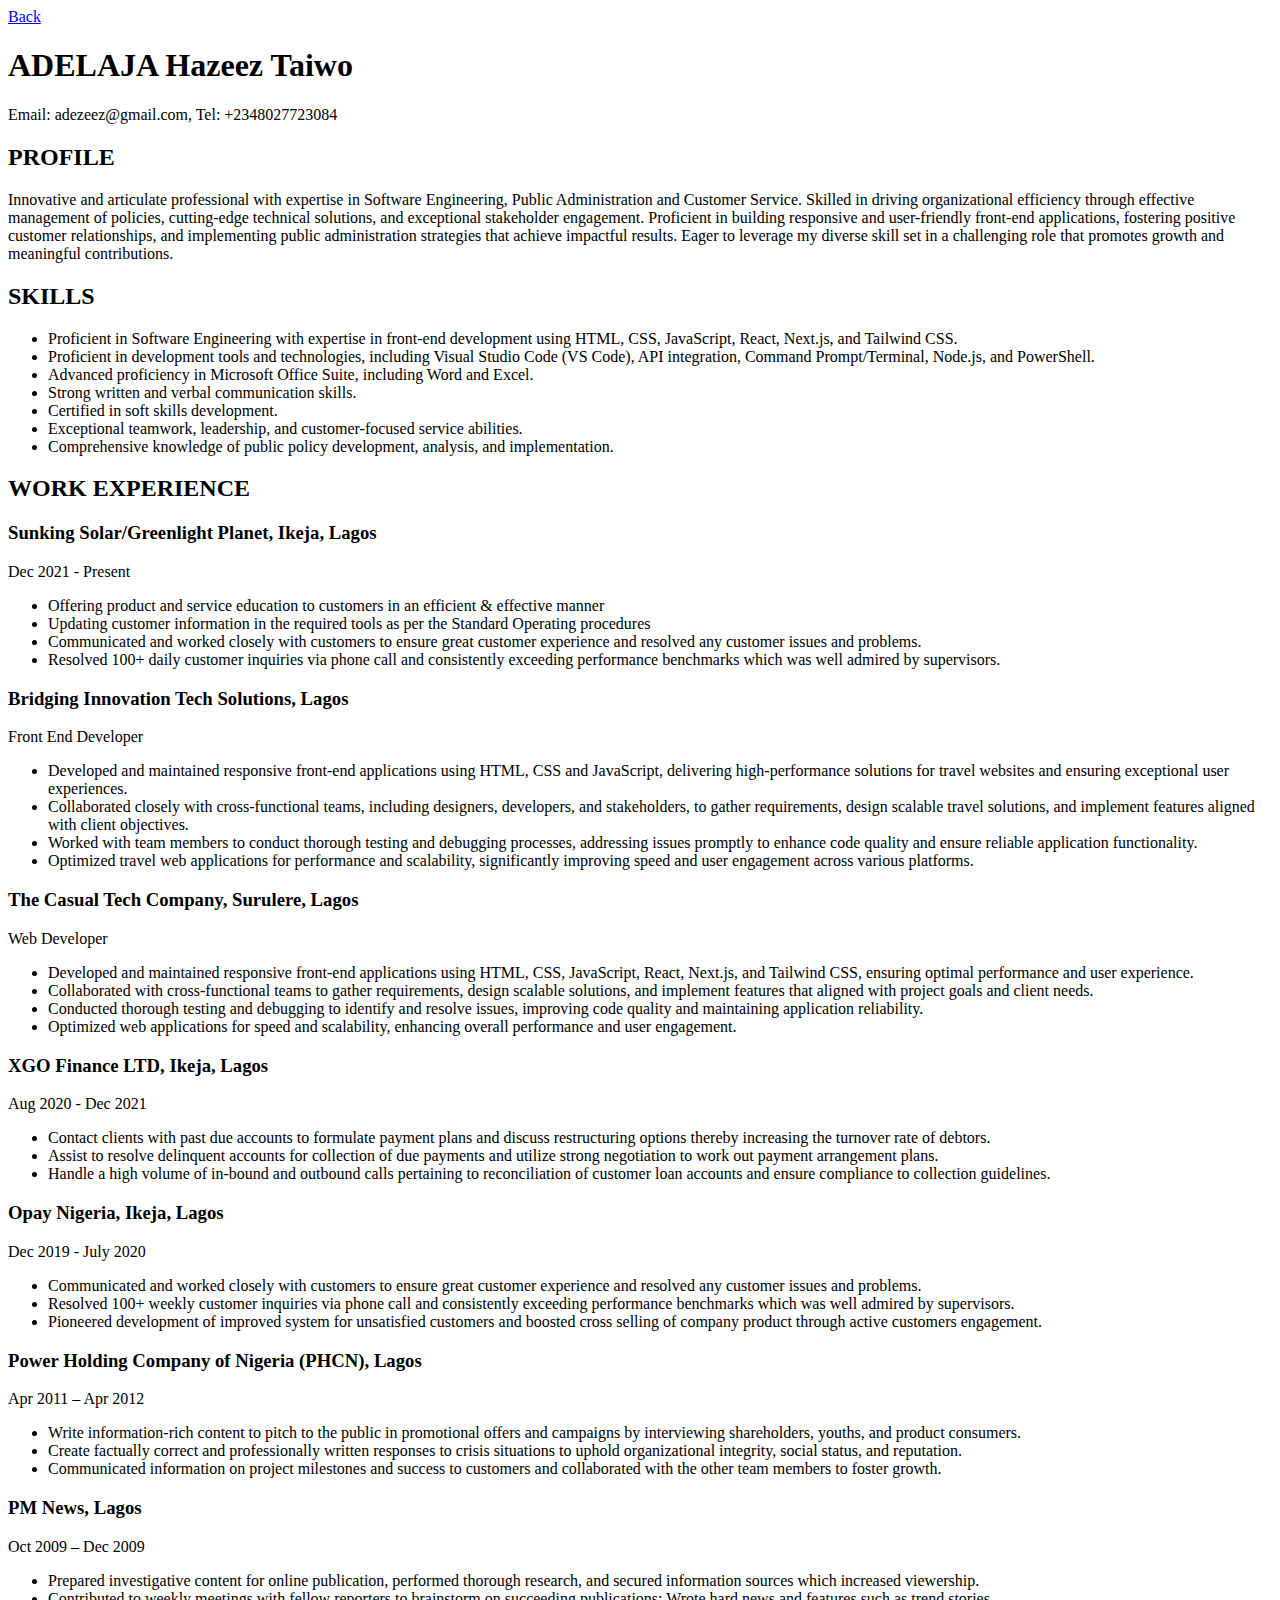
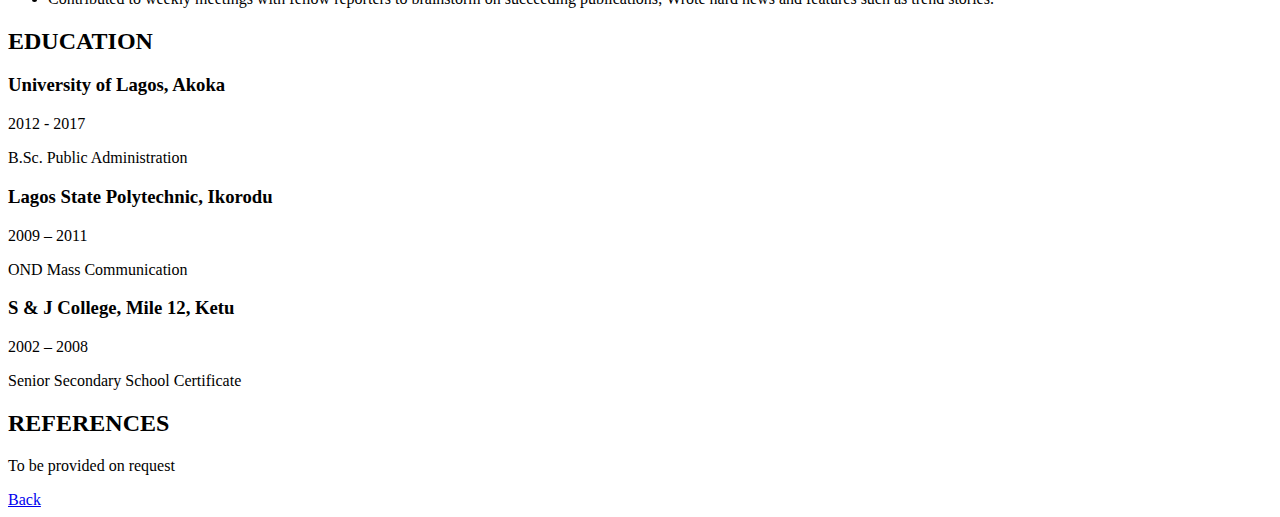
==== resume.html @ 19457ded "Portfolio Website" ====
<!DOCTYPE html>
<html lang="en">
<head>
    <meta charset="UTF-8">
    <meta name="viewport" content="width=device-width, initial-scale=1.0">
    <title>ADELAJA Hazeez Taiwo - Resume</title>
    <link href="https://fonts.googleapis.com/css2?family=Roboto:wght@400;700&display=swap" rel="stylesheet">
    <link rel="stylesheet" href="/taiwoPortfolio/assets/css/resume.css">
</head>
<body>
    <div class="container">

        <!-- Back Button at the Top -->
        <a href="/taiwoPortfolio/index.html" class="back-button">Back</a>

        <header>
            <h1>ADELAJA Hazeez Taiwo</h1>
            <!-- <p>2, Oguntiroti Street, Ketu-Alapere, Lagos State</p> -->
            <p>Email: adezeez@gmail.com, Tel: +2348027723084</p>
        </header>

        <section class="profile">
            <h2>PROFILE</h2>
            <p>Innovative and articulate professional with expertise in Software Engineering, Public Administration and Customer Service. Skilled in driving organizational efficiency through effective management of policies, cutting-edge technical solutions, and exceptional stakeholder engagement. Proficient in building responsive and user-friendly front-end applications, fostering positive customer relationships, and implementing public administration strategies that achieve impactful results. Eager to leverage my diverse skill set in a challenging role that promotes growth and meaningful contributions.</p>
        </section>

        <section class="skills">
            <h2>SKILLS</h2>
            <ul>
                <li>Proficient in Software Engineering with expertise in front-end development using HTML, CSS, JavaScript, React, Next.js, and Tailwind CSS.</li>
                <li>Proficient in development tools and technologies, including Visual Studio Code (VS Code), API integration, Command Prompt/Terminal, Node.js, and PowerShell.</li>
                <li>Advanced proficiency in Microsoft Office Suite, including Word and Excel.</li>
                <li>Strong written and verbal communication skills.</li>
                <li>Certified in soft skills development.</li>
                <li>Exceptional teamwork, leadership, and customer-focused service abilities.</li>
                <li>Comprehensive knowledge of public policy development, analysis, and implementation.</li>
            </ul>
        </section>

        <section class="experience">
            <h2>WORK EXPERIENCE</h2>

            <div class="job">
                <h3>Sunking Solar/Greenlight Planet, Ikeja, Lagos</h3>
                <span class="date">Dec 2021 - Present</span>
                <ul>
                    <li>Offering product and service education to customers in an efficient & effective manner</li>
                    <li>Updating customer information in the required tools as per the Standard Operating procedures</li>
                    <li>Communicated and worked closely with customers to ensure great customer experience and resolved any customer issues and problems.</li>
                    <li>Resolved 100+ daily customer inquiries via phone call and consistently exceeding performance benchmarks which was well admired by supervisors.</li>
                </ul>
            </div>

            <div class="job">
                <h3>Bridging Innovation Tech Solutions, Lagos</h3>
                <span class="date">Front End Developer</span>
                <ul>
                    <li>Developed and maintained responsive front-end applications using HTML, CSS and JavaScript, delivering high-performance solutions for travel websites and ensuring exceptional user experiences.</li>
                    <li>Collaborated closely with cross-functional teams, including designers, developers, and stakeholders, to gather requirements, design scalable travel solutions, and implement features aligned with client objectives.</li>
                    <li>Worked with team members to conduct thorough testing and debugging processes, addressing issues promptly to enhance code quality and ensure reliable application functionality.</li>
                    <li>Optimized travel web applications for performance and scalability, significantly improving speed and user engagement across various platforms.</li>
                </ul>
            </div>

            <div class="job">
                <h3>The Casual Tech Company, Surulere, Lagos</h3>
                <span class="date">Web Developer</span>
                <ul>
                    <li>Developed and maintained responsive front-end applications using HTML, CSS, JavaScript, React, Next.js, and Tailwind CSS, ensuring optimal performance and user experience.</li>
                    <li>Collaborated with cross-functional teams to gather requirements, design scalable solutions, and implement features that aligned with project goals and client needs.</li>
                    <li>Conducted thorough testing and debugging to identify and resolve issues, improving code quality and maintaining application reliability.</li>
                    <li>Optimized web applications for speed and scalability, enhancing overall performance and user engagement.</li>
                </ul>
            </div>

            <div class="job">
                <h3>XGO Finance LTD, Ikeja, Lagos</h3>
                <span class="date">Aug 2020 - Dec 2021</span>
                <ul>
                    <li>Contact clients with past due accounts to formulate payment plans and discuss restructuring options thereby increasing the turnover rate of debtors.</li>
                    <li>Assist to resolve delinquent accounts for collection of due payments and utilize strong negotiation to work out payment arrangement plans.</li>
                    <li>Handle a high volume of in-bound and outbound calls pertaining to reconciliation of customer loan accounts and ensure compliance to collection guidelines.</li>
                </ul>
            </div>

            <div class="job">
                <h3>Opay Nigeria, Ikeja, Lagos</h3>
                <span class="date">Dec 2019 - July 2020</span>
                <ul>
                    <li>Communicated and worked closely with customers to ensure great customer experience and resolved any customer issues and problems.</li>
                    <li>Resolved 100+ weekly customer inquiries via phone call and consistently exceeding performance benchmarks which was well admired by supervisors.</li>
                    <li>Pioneered development of improved system for unsatisfied customers and boosted cross selling of company product through active customers engagement.</li>
                </ul>
            </div>

            <div class="job">
                <h3>Power Holding Company of Nigeria (PHCN), Lagos</h3>
                <span class="date">Apr 2011 – Apr 2012</span>
                <ul>
                    <li>Write information-rich content to pitch to the public in promotional offers and campaigns by interviewing shareholders, youths, and product consumers.</li>
                    <li>Create factually correct and professionally written responses to crisis situations to uphold organizational integrity, social status, and reputation.</li>
                    <li>Communicated information on project milestones and success to customers and collaborated with the other team members to foster growth.</li>
                </ul>
            </div>

            <div class="job">
                <h3>PM News, Lagos</h3>
                <span class="date">Oct 2009 – Dec 2009</span>
                <ul>
                    <li>Prepared investigative content for online publication, performed thorough research, and secured information sources which increased viewership.</li>
                    <li>Contributed to weekly meetings with fellow reporters to brainstorm on succeeding publications; Wrote hard news and features such as trend stories.</li>
                </ul>
            </div>
        </section>

        <section class="education">
            <h2>EDUCATION</h2>
            <div class="education-item">
                <h3>University of Lagos, Akoka</h3>
                <span class="date">2012 - 2017</span>
                <p>B.Sc. Public Administration</p>
            </div>
            <div class="education-item">
                <h3>Lagos State Polytechnic, Ikorodu</h3>
                <span class="date">2009 – 2011</span>
                <p>OND Mass Communication</p>
            </div>
            <div class="education-item">
                <h3>S & J College, Mile 12, Ketu</h3>
                <span class="date">2002 – 2008</span>
                <p>Senior Secondary School Certificate</p>
            </div>
        </section>

        <section class="references">
            <h2>REFERENCES</h2>
            <p>To be provided on request</p>
        </section>

        <!-- Back Button at the Bottom -->
        <a href="/taiwoPortfolio/index.html" class="back-button">Back</a>
    </div>
</body>
</html>
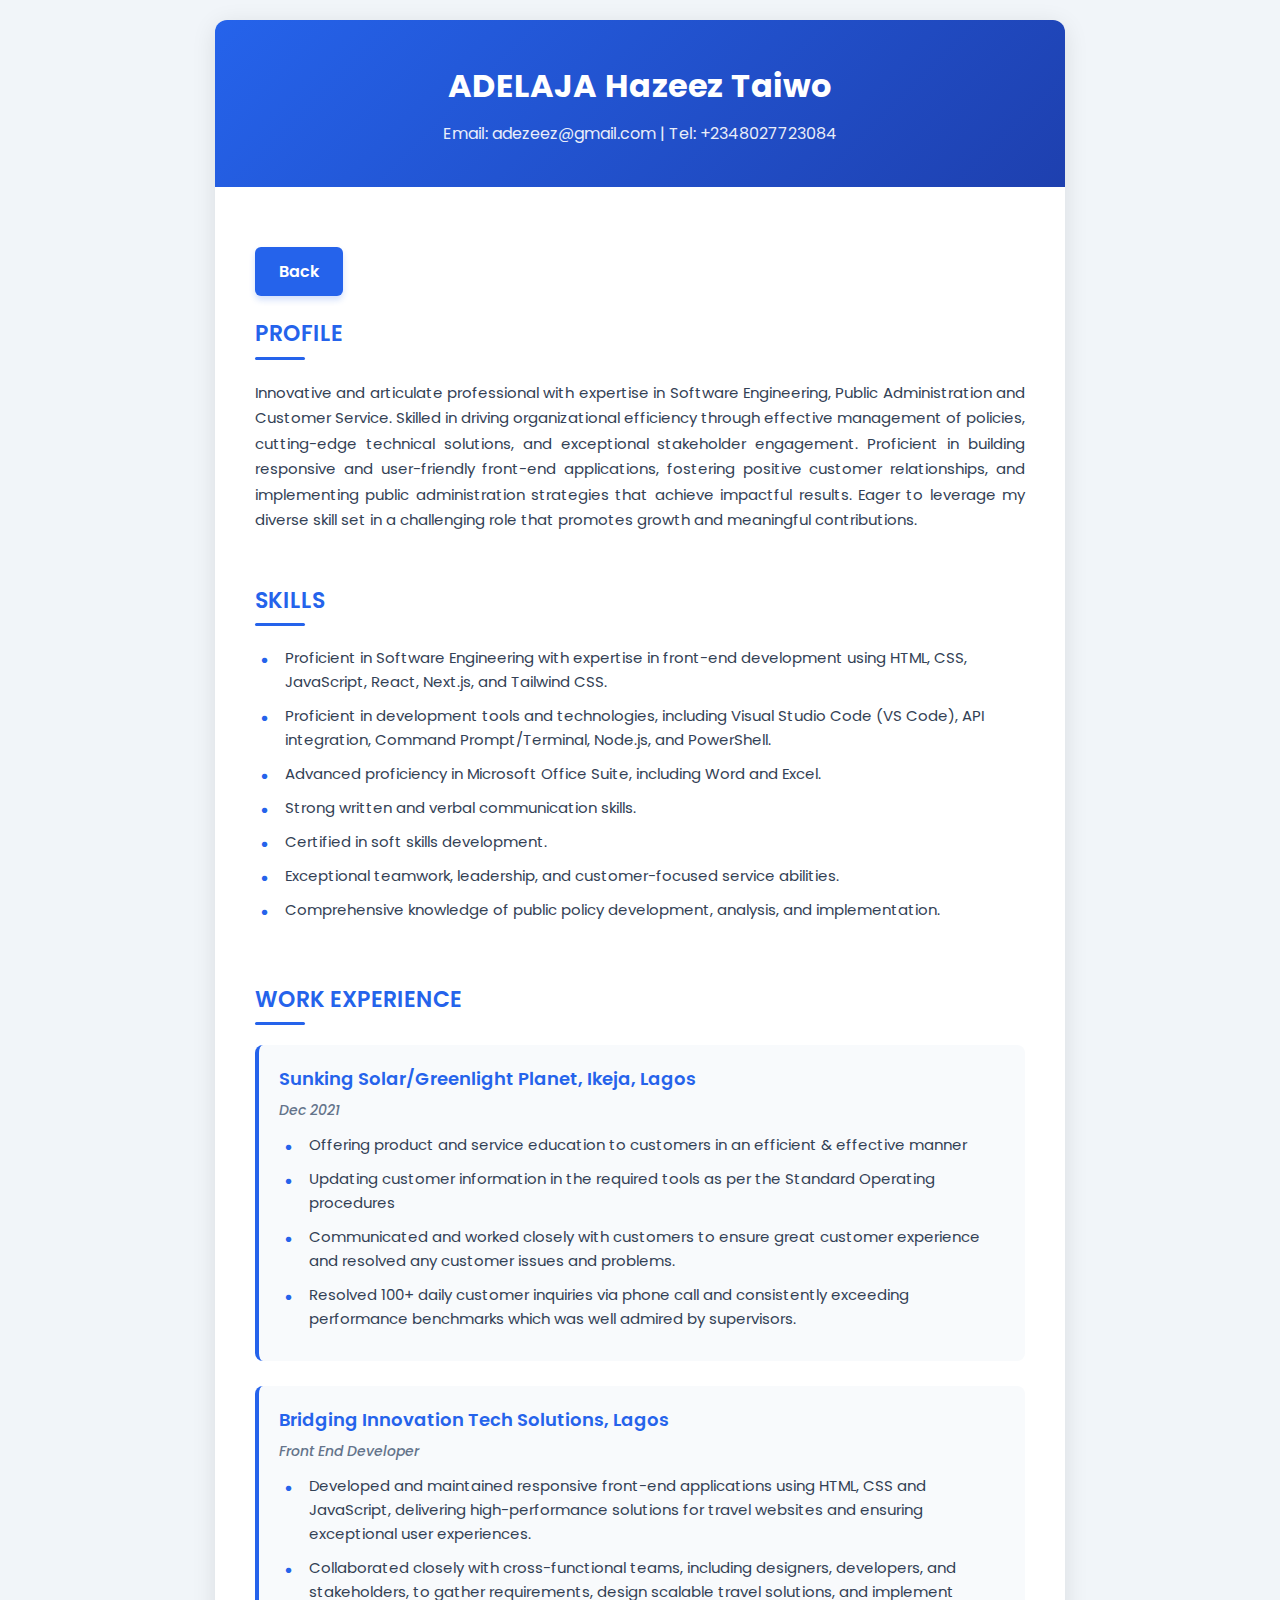
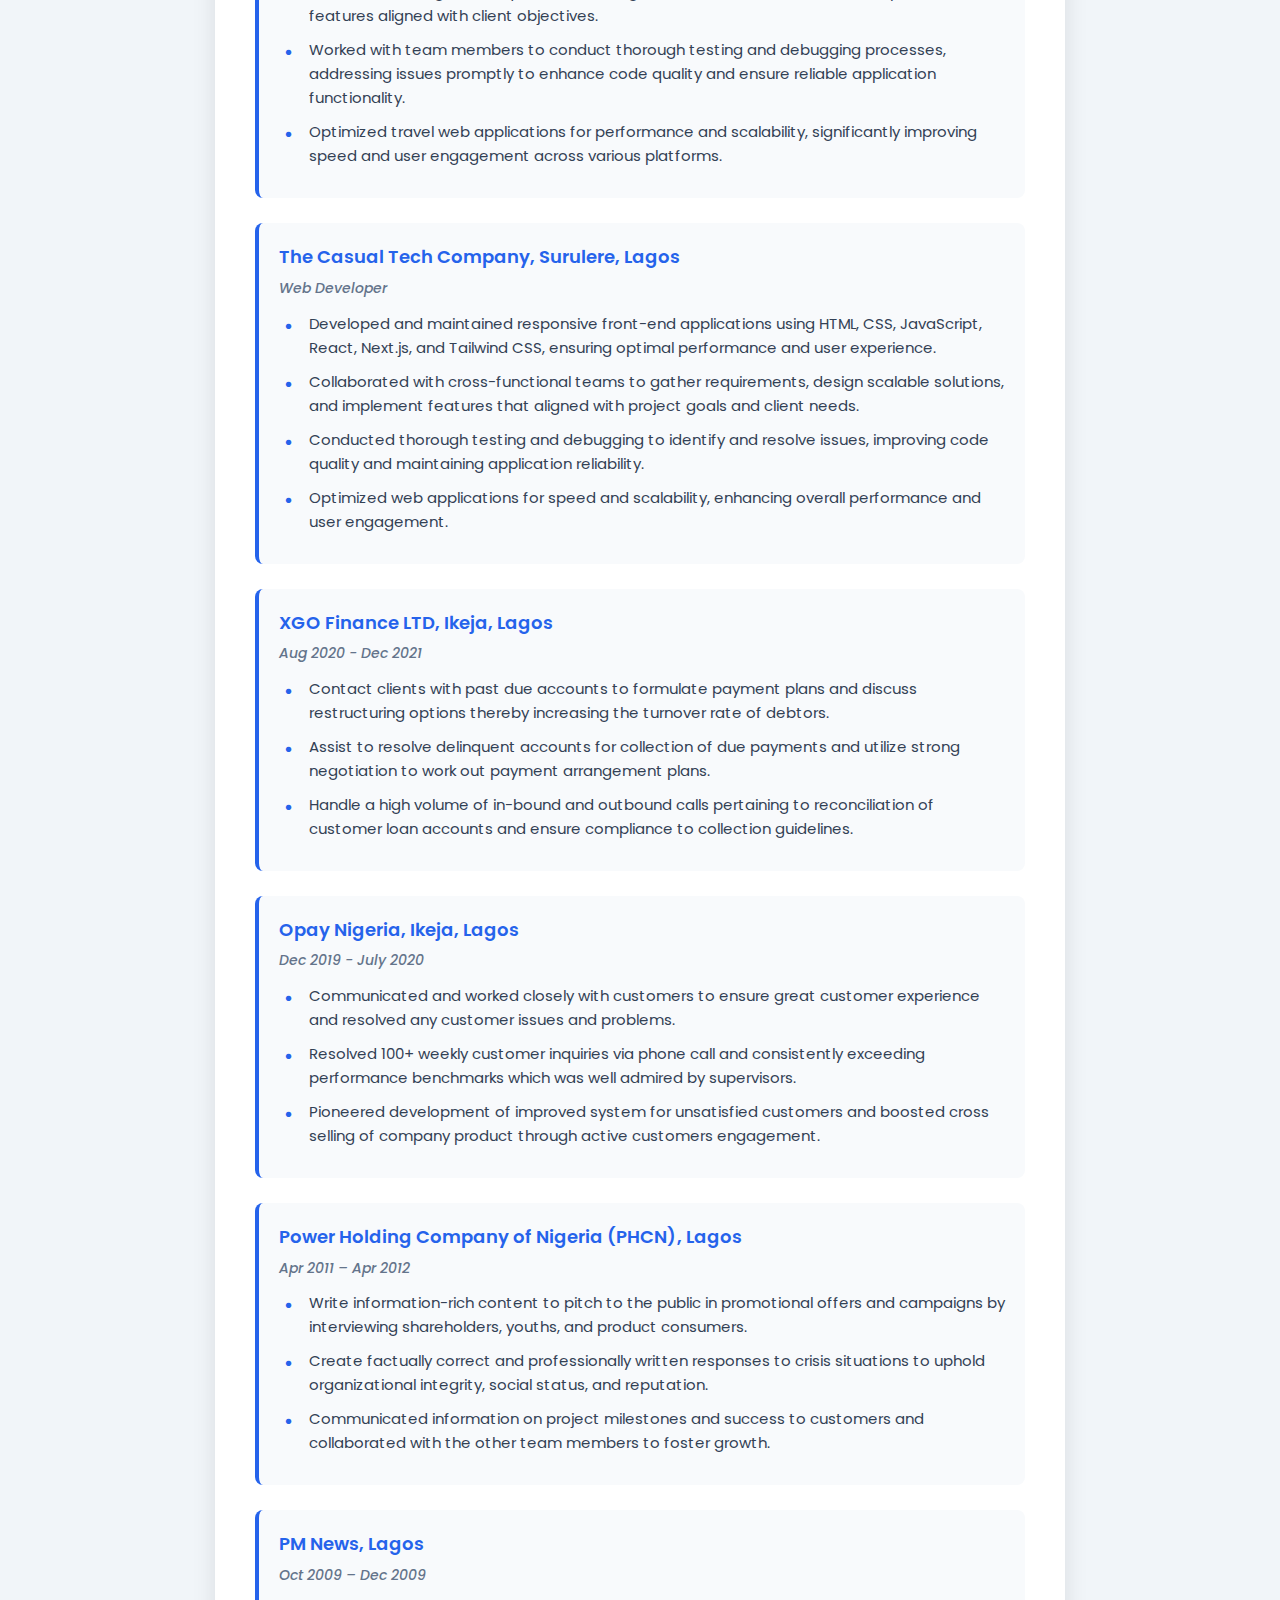
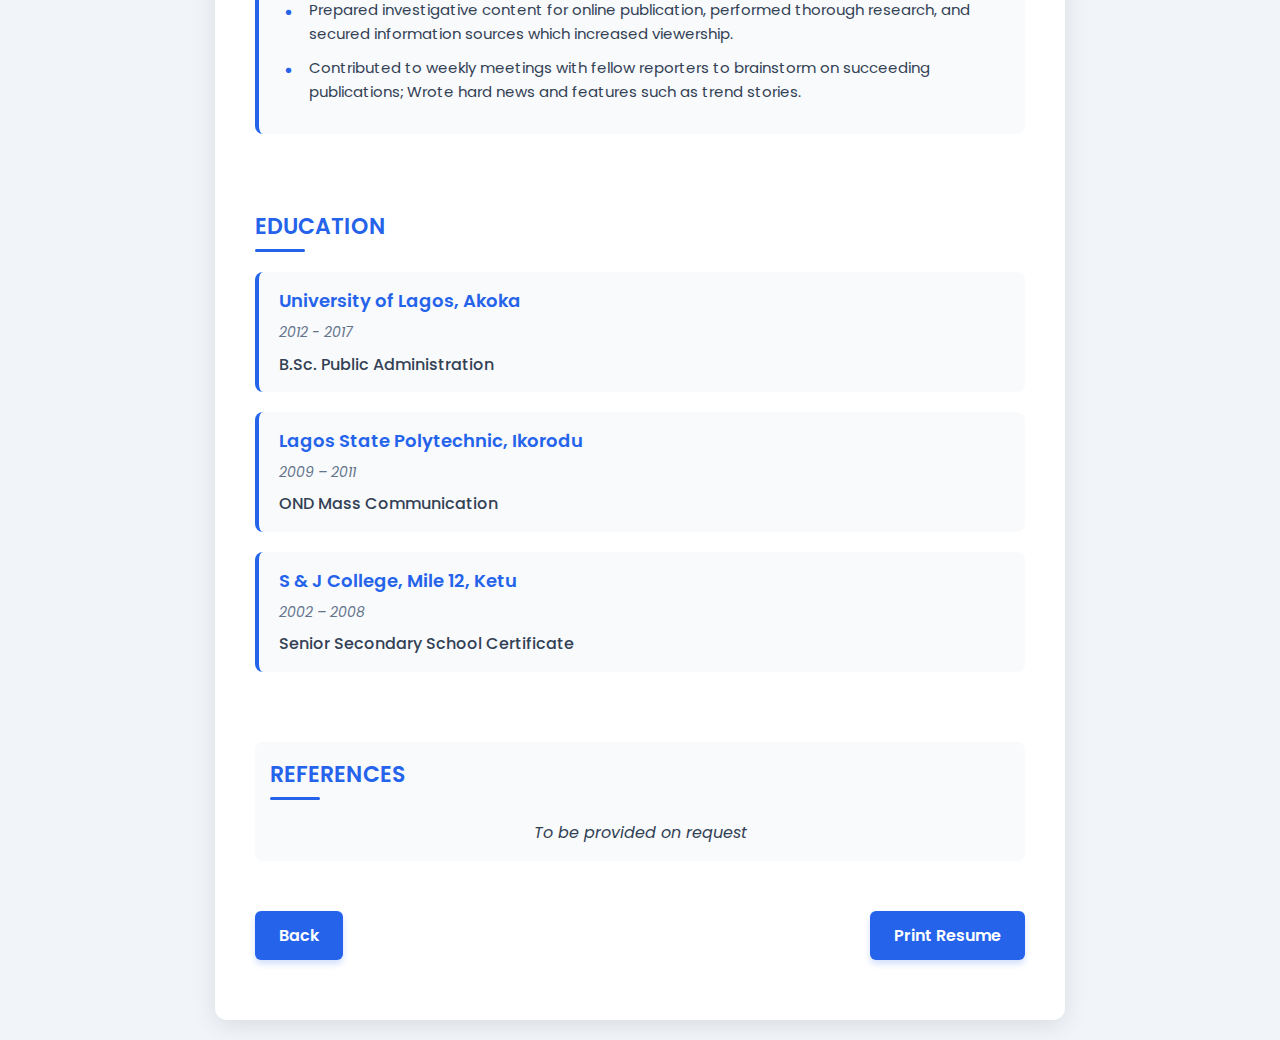
==== commit 7389578f: "Update resume.html" ====
--- a/resume.html
+++ b/resume.html
@@ -4,141 +4,154 @@
     <meta charset="UTF-8">
     <meta name="viewport" content="width=device-width, initial-scale=1.0">
     <title>ADELAJA Hazeez Taiwo - Resume</title>
-    <link href="https://fonts.googleapis.com/css2?family=Roboto:wght@400;700&display=swap" rel="stylesheet">
-    <link rel="stylesheet" href="/taiwoPortfolio/assets/css/resume.css">
+    <link href="https://fonts.googleapis.com/css2?family=Poppins:wght@300;400;500;600;700&display=swap" rel="stylesheet">
+    <link rel="stylesheet" href="/assets/css/resume.css">
 </head>
 <body>
     <div class="container">
-
-        <!-- Back Button at the Top -->
-        <a href="/taiwoPortfolio/index.html" class="back-button">Back</a>
-
         <header>
             <h1>ADELAJA Hazeez Taiwo</h1>
-            <!-- <p>2, Oguntiroti Street, Ketu-Alapere, Lagos State</p> -->
-            <p>Email: adezeez@gmail.com, Tel: +2348027723084</p>
+            <p>Email: adezeez@gmail.com | Tel: +2348027723084</p>
         </header>
 
-        <section class="profile">
-            <h2>PROFILE</h2>
-            <p>Innovative and articulate professional with expertise in Software Engineering, Public Administration and Customer Service. Skilled in driving organizational efficiency through effective management of policies, cutting-edge technical solutions, and exceptional stakeholder engagement. Proficient in building responsive and user-friendly front-end applications, fostering positive customer relationships, and implementing public administration strategies that achieve impactful results. Eager to leverage my diverse skill set in a challenging role that promotes growth and meaningful contributions.</p>
-        </section>
+        <div class="content">
+            <!-- Back Button at the Top -->
+            <a href="/index.html" class="back-button">Back</a>
 
-        <section class="skills">
-            <h2>SKILLS</h2>
-            <ul>
-                <li>Proficient in Software Engineering with expertise in front-end development using HTML, CSS, JavaScript, React, Next.js, and Tailwind CSS.</li>
-                <li>Proficient in development tools and technologies, including Visual Studio Code (VS Code), API integration, Command Prompt/Terminal, Node.js, and PowerShell.</li>
-                <li>Advanced proficiency in Microsoft Office Suite, including Word and Excel.</li>
-                <li>Strong written and verbal communication skills.</li>
-                <li>Certified in soft skills development.</li>
-                <li>Exceptional teamwork, leadership, and customer-focused service abilities.</li>
-                <li>Comprehensive knowledge of public policy development, analysis, and implementation.</li>
-            </ul>
-        </section>
+            <section class="profile">
+                <div class="section-title">
+                    <h2>PROFILE</h2>
+                </div>
+                <p>Innovative and articulate professional with expertise in Software Engineering, Public Administration and Customer Service. Skilled in driving organizational efficiency through effective management of policies, cutting-edge technical solutions, and exceptional stakeholder engagement. Proficient in building responsive and user-friendly front-end applications, fostering positive customer relationships, and implementing public administration strategies that achieve impactful results. Eager to leverage my diverse skill set in a challenging role that promotes growth and meaningful contributions.</p>
+            </section>
 
-        <section class="experience">
-            <h2>WORK EXPERIENCE</h2>
+            <section class="skills">
+                <div class="section-title">
+                    <h2>SKILLS</h2>
+                </div>
+                <ul>
+                    <li>Proficient in Software Engineering with expertise in front-end development using HTML, CSS, JavaScript, React, Next.js, and Tailwind CSS.</li>
+                    <li>Proficient in development tools and technologies, including Visual Studio Code (VS Code), API integration, Command Prompt/Terminal, Node.js, and PowerShell.</li>
+                    <li>Advanced proficiency in Microsoft Office Suite, including Word and Excel.</li>
+                    <li>Strong written and verbal communication skills.</li>
+                    <li>Certified in soft skills development.</li>
+                    <li>Exceptional teamwork, leadership, and customer-focused service abilities.</li>
+                    <li>Comprehensive knowledge of public policy development, analysis, and implementation.</li>
+                </ul>
+            </section>
 
-            <div class="job">
-                <h3>Sunking Solar/Greenlight Planet, Ikeja, Lagos</h3>
-                <span class="date">Dec 2021 - Present</span>
-                <ul>
-                    <li>Offering product and service education to customers in an efficient & effective manner</li>
-                    <li>Updating customer information in the required tools as per the Standard Operating procedures</li>
-                    <li>Communicated and worked closely with customers to ensure great customer experience and resolved any customer issues and problems.</li>
-                    <li>Resolved 100+ daily customer inquiries via phone call and consistently exceeding performance benchmarks which was well admired by supervisors.</li>
-                </ul>
+            <section class="experience">
+                <div class="section-title">
+                    <h2>WORK EXPERIENCE</h2>
+                </div>
+
+                <div class="job">
+                    <h3>Sunking Solar/Greenlight Planet, Ikeja, Lagos</h3>
+                    <span class="date">Dec 2021</span>
+                    <ul>
+                        <li>Offering product and service education to customers in an efficient & effective manner</li>
+                        <li>Updating customer information in the required tools as per the Standard Operating procedures</li>
+                        <li>Communicated and worked closely with customers to ensure great customer experience and resolved any customer issues and problems.</li>
+                        <li>Resolved 100+ daily customer inquiries via phone call and consistently exceeding performance benchmarks which was well admired by supervisors.</li>
+                    </ul>
+                </div>
+
+                <div class="job">
+                    <h3>Bridging Innovation Tech Solutions, Lagos</h3>
+                    <span class="date">Front End Developer</span>
+                    <ul>
+                        <li>Developed and maintained responsive front-end applications using HTML, CSS and JavaScript, delivering high-performance solutions for travel websites and ensuring exceptional user experiences.</li>
+                        <li>Collaborated closely with cross-functional teams, including designers, developers, and stakeholders, to gather requirements, design scalable travel solutions, and implement features aligned with client objectives.</li>
+                        <li>Worked with team members to conduct thorough testing and debugging processes, addressing issues promptly to enhance code quality and ensure reliable application functionality.</li>
+                        <li>Optimized travel web applications for performance and scalability, significantly improving speed and user engagement across various platforms.</li>
+                    </ul>
+                </div>
+
+                <div class="job">
+                    <h3>The Casual Tech Company, Surulere, Lagos</h3>
+                    <span class="date">Web Developer</span>
+                    <ul>
+                        <li>Developed and maintained responsive front-end applications using HTML, CSS, JavaScript, React, Next.js, and Tailwind CSS, ensuring optimal performance and user experience.</li>
+                        <li>Collaborated with cross-functional teams to gather requirements, design scalable solutions, and implement features that aligned with project goals and client needs.</li>
+                        <li>Conducted thorough testing and debugging to identify and resolve issues, improving code quality and maintaining application reliability.</li>
+                        <li>Optimized web applications for speed and scalability, enhancing overall performance and user engagement.</li>
+                    </ul>
+                </div>
+
+                <div class="job">
+                    <h3>XGO Finance LTD, Ikeja, Lagos</h3>
+                    <span class="date">Aug 2020 - Dec 2021</span>
+                    <ul>
+                        <li>Contact clients with past due accounts to formulate payment plans and discuss restructuring options thereby increasing the turnover rate of debtors.</li>
+                        <li>Assist to resolve delinquent accounts for collection of due payments and utilize strong negotiation to work out payment arrangement plans.</li>
+                        <li>Handle a high volume of in-bound and outbound calls pertaining to reconciliation of customer loan accounts and ensure compliance to collection guidelines.</li>
+                    </ul>
+                </div>
+
+                <div class="job">
+                    <h3>Opay Nigeria, Ikeja, Lagos</h3>
+                    <span class="date">Dec 2019 - July 2020</span>
+                    <ul>
+                        <li>Communicated and worked closely with customers to ensure great customer experience and resolved any customer issues and problems.</li>
+                        <li>Resolved 100+ weekly customer inquiries via phone call and consistently exceeding performance benchmarks which was well admired by supervisors.</li>
+                        <li>Pioneered development of improved system for unsatisfied customers and boosted cross selling of company product through active customers engagement.</li>
+                    </ul>
+                </div>
+
+                <div class="job">
+                    <h3>Power Holding Company of Nigeria (PHCN), Lagos</h3>
+                    <span class="date">Apr 2011 – Apr 2012</span>
+                    <ul>
+                        <li>Write information-rich content to pitch to the public in promotional offers and campaigns by interviewing shareholders, youths, and product consumers.</li>
+                        <li>Create factually correct and professionally written responses to crisis situations to uphold organizational integrity, social status, and reputation.</li>
+                        <li>Communicated information on project milestones and success to customers and collaborated with the other team members to foster growth.</li>
+                    </ul>
+                </div>
+
+                <div class="job">
+                    <h3>PM News, Lagos</h3>
+                    <span class="date">Oct 2009 – Dec 2009</span>
+                    <ul>
+                        <li>Prepared investigative content for online publication, performed thorough research, and secured information sources which increased viewership.</li>
+                        <li>Contributed to weekly meetings with fellow reporters to brainstorm on succeeding publications; Wrote hard news and features such as trend stories.</li>
+                    </ul>
+                </div>
+            </section>
+
+            <section class="education">
+                <div class="section-title">
+                    <h2>EDUCATION</h2>
+                </div>
+                <div class="education-item">
+                    <h3>University of Lagos, Akoka</h3>
+                    <span class="date">2012 - 2017</span>
+                    <p>B.Sc. Public Administration</p>
+                </div>
+                <div class="education-item">
+                    <h3>Lagos State Polytechnic, Ikorodu</h3>
+                    <span class="date">2009 – 2011</span>
+                    <p>OND Mass Communication</p>
+                </div>
+                <div class="education-item">
+                    <h3>S & J College, Mile 12, Ketu</h3>
+                    <span class="date">2002 – 2008</span>
+                    <p>Senior Secondary School Certificate</p>
+                </div>
+            </section>
+
+            <section class="references">
+                <div class="section-title">
+                    <h2>REFERENCES</h2>
+                </div>
+                <p>To be provided on request</p>
+            </section>
+
+            <!-- Back Button at the Bottom -->
+            <div class="buttons-container">
+                <a href="/index.html" class="back-button">Back</a>
+                <a href="javascript:window.print()" class="back-button">Print Resume</a>
             </div>
-
-            <div class="job">
-                <h3>Bridging Innovation Tech Solutions, Lagos</h3>
-                <span class="date">Front End Developer</span>
-                <ul>
-                    <li>Developed and maintained responsive front-end applications using HTML, CSS and JavaScript, delivering high-performance solutions for travel websites and ensuring exceptional user experiences.</li>
-                    <li>Collaborated closely with cross-functional teams, including designers, developers, and stakeholders, to gather requirements, design scalable travel solutions, and implement features aligned with client objectives.</li>
-                    <li>Worked with team members to conduct thorough testing and debugging processes, addressing issues promptly to enhance code quality and ensure reliable application functionality.</li>
-                    <li>Optimized travel web applications for performance and scalability, significantly improving speed and user engagement across various platforms.</li>
-                </ul>
-            </div>
-
-            <div class="job">
-                <h3>The Casual Tech Company, Surulere, Lagos</h3>
-                <span class="date">Web Developer</span>
-                <ul>
-                    <li>Developed and maintained responsive front-end applications using HTML, CSS, JavaScript, React, Next.js, and Tailwind CSS, ensuring optimal performance and user experience.</li>
-                    <li>Collaborated with cross-functional teams to gather requirements, design scalable solutions, and implement features that aligned with project goals and client needs.</li>
-                    <li>Conducted thorough testing and debugging to identify and resolve issues, improving code quality and maintaining application reliability.</li>
-                    <li>Optimized web applications for speed and scalability, enhancing overall performance and user engagement.</li>
-                </ul>
-            </div>
-
-            <div class="job">
-                <h3>XGO Finance LTD, Ikeja, Lagos</h3>
-                <span class="date">Aug 2020 - Dec 2021</span>
-                <ul>
-                    <li>Contact clients with past due accounts to formulate payment plans and discuss restructuring options thereby increasing the turnover rate of debtors.</li>
-                    <li>Assist to resolve delinquent accounts for collection of due payments and utilize strong negotiation to work out payment arrangement plans.</li>
-                    <li>Handle a high volume of in-bound and outbound calls pertaining to reconciliation of customer loan accounts and ensure compliance to collection guidelines.</li>
-                </ul>
-            </div>
-
-            <div class="job">
-                <h3>Opay Nigeria, Ikeja, Lagos</h3>
-                <span class="date">Dec 2019 - July 2020</span>
-                <ul>
-                    <li>Communicated and worked closely with customers to ensure great customer experience and resolved any customer issues and problems.</li>
-                    <li>Resolved 100+ weekly customer inquiries via phone call and consistently exceeding performance benchmarks which was well admired by supervisors.</li>
-                    <li>Pioneered development of improved system for unsatisfied customers and boosted cross selling of company product through active customers engagement.</li>
-                </ul>
-            </div>
-
-            <div class="job">
-                <h3>Power Holding Company of Nigeria (PHCN), Lagos</h3>
-                <span class="date">Apr 2011 – Apr 2012</span>
-                <ul>
-                    <li>Write information-rich content to pitch to the public in promotional offers and campaigns by interviewing shareholders, youths, and product consumers.</li>
-                    <li>Create factually correct and professionally written responses to crisis situations to uphold organizational integrity, social status, and reputation.</li>
-                    <li>Communicated information on project milestones and success to customers and collaborated with the other team members to foster growth.</li>
-                </ul>
-            </div>
-
-            <div class="job">
-                <h3>PM News, Lagos</h3>
-                <span class="date">Oct 2009 – Dec 2009</span>
-                <ul>
-                    <li>Prepared investigative content for online publication, performed thorough research, and secured information sources which increased viewership.</li>
-                    <li>Contributed to weekly meetings with fellow reporters to brainstorm on succeeding publications; Wrote hard news and features such as trend stories.</li>
-                </ul>
-            </div>
-        </section>
-
-        <section class="education">
-            <h2>EDUCATION</h2>
-            <div class="education-item">
-                <h3>University of Lagos, Akoka</h3>
-                <span class="date">2012 - 2017</span>
-                <p>B.Sc. Public Administration</p>
-            </div>
-            <div class="education-item">
-                <h3>Lagos State Polytechnic, Ikorodu</h3>
-                <span class="date">2009 – 2011</span>
-                <p>OND Mass Communication</p>
-            </div>
-            <div class="education-item">
-                <h3>S & J College, Mile 12, Ketu</h3>
-                <span class="date">2002 – 2008</span>
-                <p>Senior Secondary School Certificate</p>
-            </div>
-        </section>
-
-        <section class="references">
-            <h2>REFERENCES</h2>
-            <p>To be provided on request</p>
-        </section>
-
-        <!-- Back Button at the Bottom -->
-        <a href="/taiwoPortfolio/index.html" class="back-button">Back</a>
+        </div>
     </div>
 </body>
 </html>
--- a/assets/css/resume.css
+++ b/assets/css/resume.css
@@ -0,0 +1,270 @@
+:root {
+    --primary-color: #2563eb;
+    --secondary-color: #1e40af;
+    --accent-color: #dbeafe;
+    --text-color: #334155;
+    --light-text: #64748b;
+    --background: #ffffff;
+    --section-bg: #f8fafc;
+    --border-color: #e2e8f0;
+}
+
+* {
+    margin: 0;
+    padding: 0;
+    box-sizing: border-box;
+}
+
+body {
+    font-family: 'Poppins', sans-serif;
+    line-height: 1.6;
+    color: var(--text-color);
+    background-color: #f1f5f9;
+    padding: 20px;
+}
+
+.container {
+    max-width: 850px;
+    margin: 0 auto;
+    background-color: var(--background);
+    box-shadow: 0 5px 25px rgba(0, 0, 0, 0.1);
+    border-radius: 12px;
+    overflow: hidden;
+    position: relative;
+}
+
+.content {
+    padding: 40px;
+}
+
+header {
+    background: linear-gradient(135deg, var(--primary-color), var(--secondary-color));
+    color: white;
+    padding: 40px;
+    text-align: center;
+    position: relative;
+}
+
+header h1 {
+    font-size: 32px;
+    font-weight: 700;
+    margin-bottom: 10px;
+    letter-spacing: 0.5px;
+}
+
+header p {
+    font-size: 16px;
+    opacity: 0.9;
+}
+
+.section-title {
+    display: flex;
+    align-items: center;
+    margin-bottom: 20px;
+    position: relative;
+}
+
+.section-title h2 {
+    font-size: 22px;
+    font-weight: 600;
+    color: var(--primary-color);
+    padding-bottom: 8px;
+    position: relative;
+}
+
+.section-title h2::after {
+    content: '';
+    position: absolute;
+    bottom: 0;
+    left: 0;
+    width: 50px;
+    height: 3px;
+    background-color: var(--primary-color);
+    border-radius: 2px;
+}
+
+section {
+    margin-bottom: 30px;
+    padding-bottom: 20px;
+}
+
+.profile p {
+    text-align: justify;
+    font-size: 15px;
+    line-height: 1.7;
+}
+
+ul {
+    list-style-type: none;
+    padding-left: 5px;
+}
+
+ul li {
+    margin-bottom: 10px;
+    position: relative;
+    padding-left: 25px;
+    font-size: 15px;
+}
+
+ul li::before {
+    content: '•';
+    position: absolute;
+    left: 0;
+    color: var(--primary-color);
+    font-size: 18px;
+    font-weight: bold;
+}
+
+.job {
+    margin-bottom: 25px;
+    padding: 20px;
+    background-color: var(--section-bg);
+    border-radius: 8px;
+    border-left: 4px solid var(--primary-color);
+    transition: transform 0.2s ease, box-shadow 0.2s ease;
+}
+
+.job:hover {
+    transform: translateY(-3px);
+    box-shadow: 0 5px 15px rgba(0, 0, 0, 0.05);
+}
+
+.job h3 {
+    font-size: 18px;
+    font-weight: 600;
+    color: var(--primary-color);
+    margin-bottom: 5px;
+}
+
+.job .date {
+    font-style: italic;
+    color: var(--light-text);
+    margin-bottom: 12px;
+    display: block;
+    font-size: 14px;
+    font-weight: 500;
+}
+
+.education-item {
+    margin-bottom: 20px;
+    padding: 15px 20px;
+    background-color: var(--section-bg);
+    border-radius: 8px;
+    border-left: 4px solid var(--primary-color);
+}
+
+.education-item h3 {
+    font-size: 18px;
+    font-weight: 600;
+    color: var(--primary-color);
+    margin-bottom: 5px;
+}
+
+.education-item .date {
+    font-style: italic;
+    color: var(--light-text);
+    margin-bottom: 8px;
+    display: block;
+    font-size: 14px;
+}
+
+.education-item p {
+    margin: 0;
+    font-weight: 500;
+}
+
+.references {
+    text-align: center;
+    padding: 15px;
+    background-color: var(--section-bg);
+    border-radius: 8px;
+}
+
+.references p {
+    font-style: italic;
+}
+
+.back-button {
+    display: inline-block;
+    margin: 20px 0;
+    padding: 12px 24px;
+    background-color: var(--primary-color);
+    color: white;
+    text-decoration: none;
+    border-radius: 6px;
+    font-weight: 600;
+    text-align: center;
+    transition: background-color 0.3s ease, transform 0.2s ease;
+    box-shadow: 0 4px 6px rgba(37, 99, 235, 0.2);
+}
+
+.back-button:hover {
+    background-color: var(--secondary-color);
+    transform: translateY(-2px);
+}
+
+.back-button:active {
+    transform: translateY(0);
+}
+
+.buttons-container {
+    display: flex;
+    justify-content: space-between;
+    margin-top: 30px;
+}
+
+@media print {
+    body {
+        padding: 0;
+        background-color: white;
+    }
+    
+    .container {
+        box-shadow: none;
+        max-width: 100%;
+    }
+    
+    .back-button {
+        display: none;
+    }
+}
+
+@media (max-width: 768px) {
+    .content {
+        padding: 25px;
+    }
+    
+    header {
+        padding: 30px 20px;
+    }
+    
+    header h1 {
+        font-size: 26px;
+    }
+    
+    .job, .education-item {
+        padding: 15px;
+    }
+}
+
+@media (max-width: 480px) {
+    .content {
+        padding: 20px 15px;
+    }
+    
+    header {
+        padding: 25px 15px;
+    }
+    
+    header h1 {
+        font-size: 22px;
+    }
+    
+    .section-title h2 {
+        font-size: 20px;
+    }
+    
+    .job h3, .education-item h3 {
+        font-size: 16px;
+    }
+}
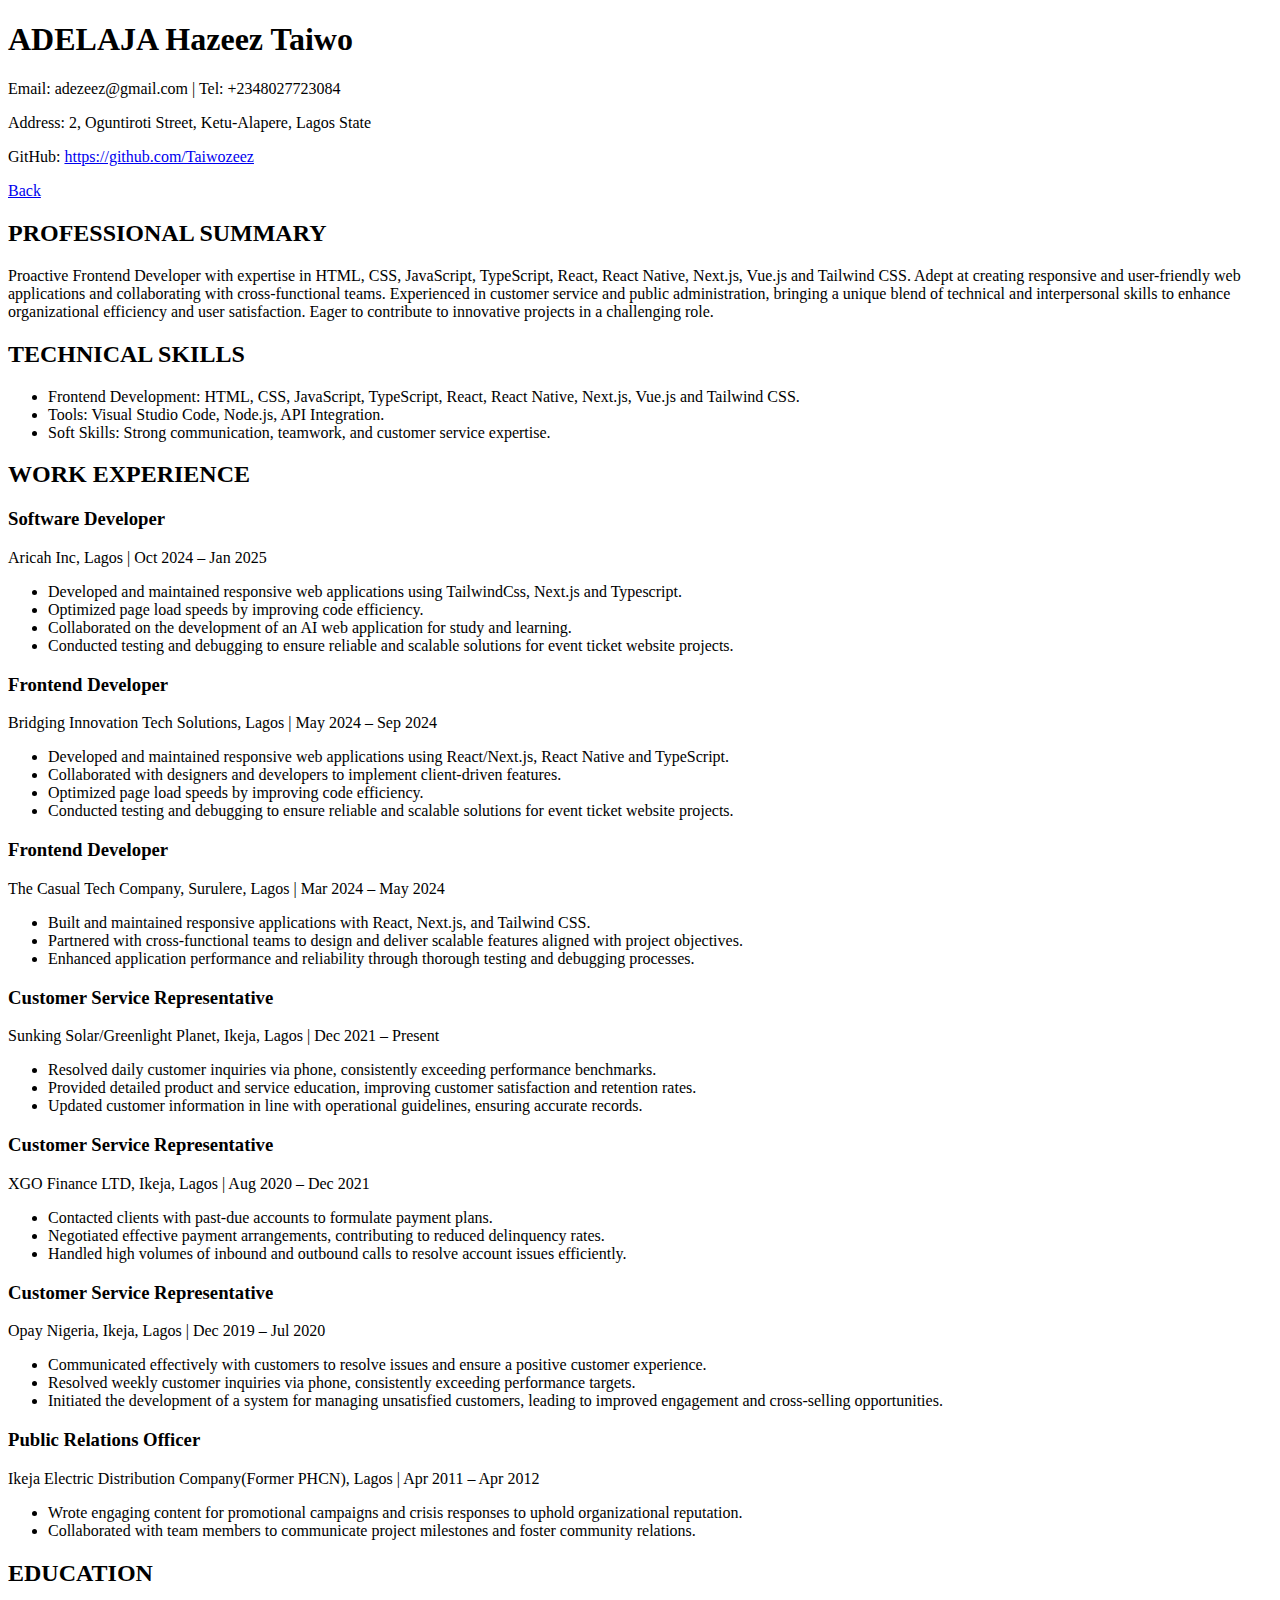
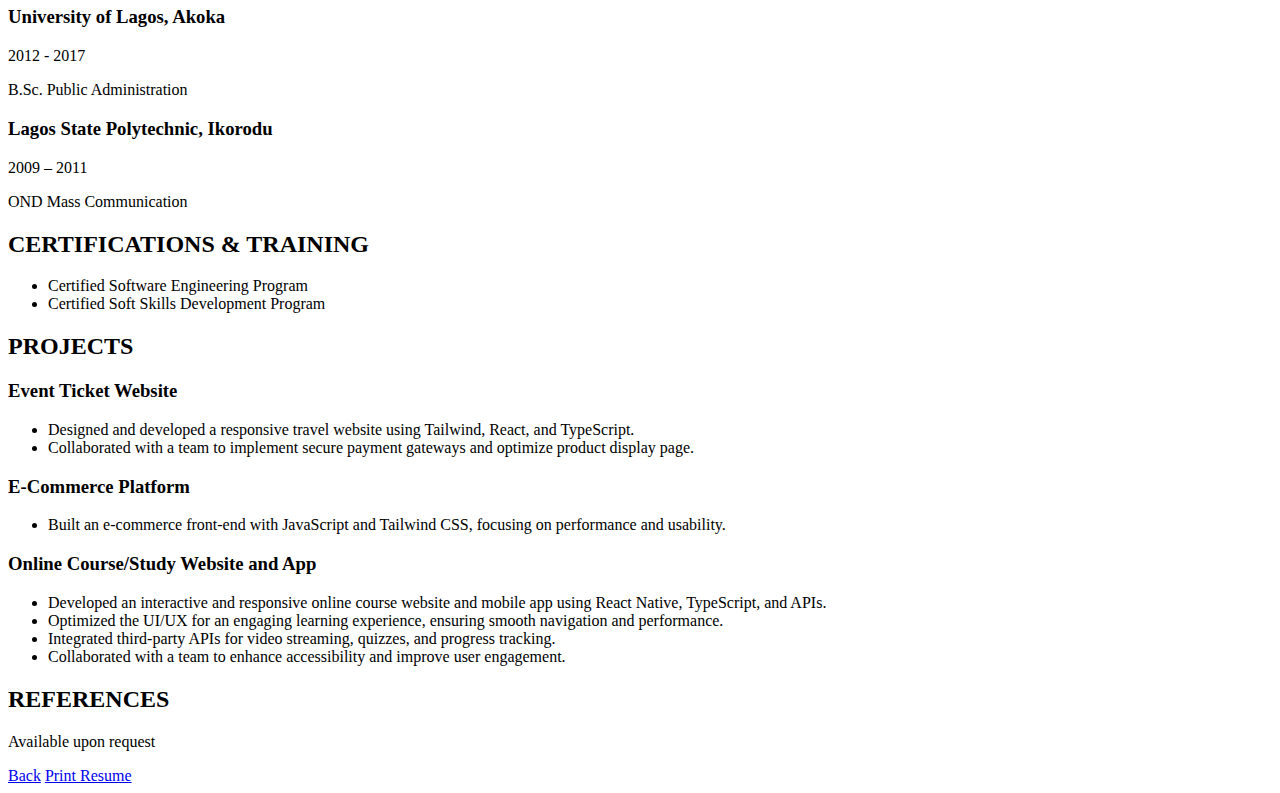
==== commit 5bdd1d4f: "Update resume.html" ====
--- a/resume.html
+++ b/resume.html
@@ -5,13 +5,15 @@
     <meta name="viewport" content="width=device-width, initial-scale=1.0">
     <title>ADELAJA Hazeez Taiwo - Resume</title>
     <link href="https://fonts.googleapis.com/css2?family=Poppins:wght@300;400;500;600;700&display=swap" rel="stylesheet">
-    <link rel="stylesheet" href="/assets/css/resume.css">
+    <link rel="stylesheet" href="styles.css">
 </head>
 <body>
     <div class="container">
         <header>
             <h1>ADELAJA Hazeez Taiwo</h1>
             <p>Email: adezeez@gmail.com | Tel: +2348027723084</p>
+            <p>Address: 2, Oguntiroti Street, Ketu-Alapere, Lagos State</p>
+            <p>GitHub: <a href="https://github.com/Taiwozeez" target="_blank">https://github.com/Taiwozeez</a></p>
         </header>
 
         <div class="content">
@@ -20,23 +22,19 @@
 
             <section class="profile">
                 <div class="section-title">
-                    <h2>PROFILE</h2>
+                    <h2>PROFESSIONAL SUMMARY</h2>
                 </div>
-                <p>Innovative and articulate professional with expertise in Software Engineering, Public Administration and Customer Service. Skilled in driving organizational efficiency through effective management of policies, cutting-edge technical solutions, and exceptional stakeholder engagement. Proficient in building responsive and user-friendly front-end applications, fostering positive customer relationships, and implementing public administration strategies that achieve impactful results. Eager to leverage my diverse skill set in a challenging role that promotes growth and meaningful contributions.</p>
+                <p>Proactive Frontend Developer with expertise in HTML, CSS, JavaScript, TypeScript, React, React Native, Next.js, Vue.js and Tailwind CSS. Adept at creating responsive and user-friendly web applications and collaborating with cross-functional teams. Experienced in customer service and public administration, bringing a unique blend of technical and interpersonal skills to enhance organizational efficiency and user satisfaction. Eager to contribute to innovative projects in a challenging role.</p>
             </section>
 
             <section class="skills">
                 <div class="section-title">
-                    <h2>SKILLS</h2>
+                    <h2>TECHNICAL SKILLS</h2>
                 </div>
                 <ul>
-                    <li>Proficient in Software Engineering with expertise in front-end development using HTML, CSS, JavaScript, React, Next.js, and Tailwind CSS.</li>
-                    <li>Proficient in development tools and technologies, including Visual Studio Code (VS Code), API integration, Command Prompt/Terminal, Node.js, and PowerShell.</li>
-                    <li>Advanced proficiency in Microsoft Office Suite, including Word and Excel.</li>
-                    <li>Strong written and verbal communication skills.</li>
-                    <li>Certified in soft skills development.</li>
-                    <li>Exceptional teamwork, leadership, and customer-focused service abilities.</li>
-                    <li>Comprehensive knowledge of public policy development, analysis, and implementation.</li>
+                    <li>Frontend Development: HTML, CSS, JavaScript, TypeScript, React, React Native, Next.js, Vue.js and Tailwind CSS.</li>
+                    <li>Tools: Visual Studio Code, Node.js, API Integration.</li>
+                    <li>Soft Skills: Strong communication, teamwork, and customer service expertise.</li>
                 </ul>
             </section>
 
@@ -46,74 +44,73 @@
                 </div>
 
                 <div class="job">
-                    <h3>Sunking Solar/Greenlight Planet, Ikeja, Lagos</h3>
-                    <span class="date">Dec 2021</span>
+                    <h3>Software Developer</h3>
+                    <span class="date">Aricah Inc, Lagos | Oct 2024 – Jan 2025</span>
                     <ul>
-                        <li>Offering product and service education to customers in an efficient & effective manner</li>
-                        <li>Updating customer information in the required tools as per the Standard Operating procedures</li>
-                        <li>Communicated and worked closely with customers to ensure great customer experience and resolved any customer issues and problems.</li>
-                        <li>Resolved 100+ daily customer inquiries via phone call and consistently exceeding performance benchmarks which was well admired by supervisors.</li>
+                        <li>Developed and maintained responsive web applications using TailwindCss, Next.js and Typescript.</li>
+                        <li>Optimized page load speeds by improving code efficiency.</li>
+                        <li>Collaborated on the development of an AI web application for study and learning.</li>
+                        <li>Conducted testing and debugging to ensure reliable and scalable solutions for event ticket website projects.</li>
                     </ul>
                 </div>
 
                 <div class="job">
-                    <h3>Bridging Innovation Tech Solutions, Lagos</h3>
-                    <span class="date">Front End Developer</span>
+                    <h3>Frontend Developer</h3>
+                    <span class="date">Bridging Innovation Tech Solutions, Lagos | May 2024 – Sep 2024</span>
                     <ul>
-                        <li>Developed and maintained responsive front-end applications using HTML, CSS and JavaScript, delivering high-performance solutions for travel websites and ensuring exceptional user experiences.</li>
-                        <li>Collaborated closely with cross-functional teams, including designers, developers, and stakeholders, to gather requirements, design scalable travel solutions, and implement features aligned with client objectives.</li>
-                        <li>Worked with team members to conduct thorough testing and debugging processes, addressing issues promptly to enhance code quality and ensure reliable application functionality.</li>
-                        <li>Optimized travel web applications for performance and scalability, significantly improving speed and user engagement across various platforms.</li>
+                        <li>Developed and maintained responsive web applications using React/Next.js, React Native and TypeScript.</li>
+                        <li>Collaborated with designers and developers to implement client-driven features.</li>
+                        <li>Optimized page load speeds by improving code efficiency.</li>
+                        <li>Conducted testing and debugging to ensure reliable and scalable solutions for event ticket website projects.</li>
                     </ul>
                 </div>
 
                 <div class="job">
-                    <h3>The Casual Tech Company, Surulere, Lagos</h3>
-                    <span class="date">Web Developer</span>
+                    <h3>Frontend Developer</h3>
+                    <span class="date">The Casual Tech Company, Surulere, Lagos | Mar 2024 – May 2024</span>
                     <ul>
-                        <li>Developed and maintained responsive front-end applications using HTML, CSS, JavaScript, React, Next.js, and Tailwind CSS, ensuring optimal performance and user experience.</li>
-                        <li>Collaborated with cross-functional teams to gather requirements, design scalable solutions, and implement features that aligned with project goals and client needs.</li>
-                        <li>Conducted thorough testing and debugging to identify and resolve issues, improving code quality and maintaining application reliability.</li>
-                        <li>Optimized web applications for speed and scalability, enhancing overall performance and user engagement.</li>
+                        <li>Built and maintained responsive applications with React, Next.js, and Tailwind CSS.</li>
+                        <li>Partnered with cross-functional teams to design and deliver scalable features aligned with project objectives.</li>
+                        <li>Enhanced application performance and reliability through thorough testing and debugging processes.</li>
                     </ul>
                 </div>
 
                 <div class="job">
-                    <h3>XGO Finance LTD, Ikeja, Lagos</h3>
-                    <span class="date">Aug 2020 - Dec 2021</span>
+                    <h3>Customer Service Representative</h3>
+                    <span class="date">Sunking Solar/Greenlight Planet, Ikeja, Lagos | Dec 2021 – Present</span>
                     <ul>
-                        <li>Contact clients with past due accounts to formulate payment plans and discuss restructuring options thereby increasing the turnover rate of debtors.</li>
-                        <li>Assist to resolve delinquent accounts for collection of due payments and utilize strong negotiation to work out payment arrangement plans.</li>
-                        <li>Handle a high volume of in-bound and outbound calls pertaining to reconciliation of customer loan accounts and ensure compliance to collection guidelines.</li>
+                        <li>Resolved daily customer inquiries via phone, consistently exceeding performance benchmarks.</li>
+                        <li>Provided detailed product and service education, improving customer satisfaction and retention rates.</li>
+                        <li>Updated customer information in line with operational guidelines, ensuring accurate records.</li>
                     </ul>
                 </div>
 
                 <div class="job">
-                    <h3>Opay Nigeria, Ikeja, Lagos</h3>
-                    <span class="date">Dec 2019 - July 2020</span>
+                    <h3>Customer Service Representative</h3>
+                    <span class="date">XGO Finance LTD, Ikeja, Lagos | Aug 2020 – Dec 2021</span>
                     <ul>
-                        <li>Communicated and worked closely with customers to ensure great customer experience and resolved any customer issues and problems.</li>
-                        <li>Resolved 100+ weekly customer inquiries via phone call and consistently exceeding performance benchmarks which was well admired by supervisors.</li>
-                        <li>Pioneered development of improved system for unsatisfied customers and boosted cross selling of company product through active customers engagement.</li>
+                        <li>Contacted clients with past-due accounts to formulate payment plans.</li>
+                        <li>Negotiated effective payment arrangements, contributing to reduced delinquency rates.</li>
+                        <li>Handled high volumes of inbound and outbound calls to resolve account issues efficiently.</li>
                     </ul>
                 </div>
 
                 <div class="job">
-                    <h3>Power Holding Company of Nigeria (PHCN), Lagos</h3>
-                    <span class="date">Apr 2011 – Apr 2012</span>
+                    <h3>Customer Service Representative</h3>
+                    <span class="date">Opay Nigeria, Ikeja, Lagos | Dec 2019 – Jul 2020</span>
                     <ul>
-                        <li>Write information-rich content to pitch to the public in promotional offers and campaigns by interviewing shareholders, youths, and product consumers.</li>
-                        <li>Create factually correct and professionally written responses to crisis situations to uphold organizational integrity, social status, and reputation.</li>
-                        <li>Communicated information on project milestones and success to customers and collaborated with the other team members to foster growth.</li>
+                        <li>Communicated effectively with customers to resolve issues and ensure a positive customer experience.</li>
+                        <li>Resolved weekly customer inquiries via phone, consistently exceeding performance targets.</li>
+                        <li>Initiated the development of a system for managing unsatisfied customers, leading to improved engagement and cross-selling opportunities.</li>
                     </ul>
                 </div>
 
                 <div class="job">
-                    <h3>PM News, Lagos</h3>
-                    <span class="date">Oct 2009 – Dec 2009</span>
+                    <h3>Public Relations Officer</h3>
+                    <span class="date">Ikeja Electric Distribution Company(Former PHCN), Lagos | Apr 2011 – Apr 2012</span>
                     <ul>
-                        <li>Prepared investigative content for online publication, performed thorough research, and secured information sources which increased viewership.</li>
-                        <li>Contributed to weekly meetings with fellow reporters to brainstorm on succeeding publications; Wrote hard news and features such as trend stories.</li>
+                        <li>Wrote engaging content for promotional campaigns and crisis responses to uphold organizational reputation.</li>
+                        <li>Collaborated with team members to communicate project milestones and foster community relations.</li>
                     </ul>
                 </div>
             </section>
@@ -132,10 +129,46 @@
                     <span class="date">2009 – 2011</span>
                     <p>OND Mass Communication</p>
                 </div>
-                <div class="education-item">
-                    <h3>S & J College, Mile 12, Ketu</h3>
-                    <span class="date">2002 – 2008</span>
-                    <p>Senior Secondary School Certificate</p>
+            </section>
+
+            <section class="certifications">
+                <div class="section-title">
+                    <h2>CERTIFICATIONS & TRAINING</h2>
+                </div>
+                <ul>
+                    <li>Certified Software Engineering Program</li>
+                    <li>Certified Soft Skills Development Program</li>
+                </ul>
+            </section>
+
+            <section class="projects">
+                <div class="section-title">
+                    <h2>PROJECTS</h2>
+                </div>
+                
+                <div class="project-item">
+                    <h3>Event Ticket Website</h3>
+                    <ul>
+                        <li>Designed and developed a responsive travel website using Tailwind, React, and TypeScript.</li>
+                        <li>Collaborated with a team to implement secure payment gateways and optimize product display page.</li>
+                    </ul>
+                </div>
+                
+                <div class="project-item">
+                    <h3>E-Commerce Platform</h3>
+                    <ul>
+                        <li>Built an e-commerce front-end with JavaScript and Tailwind CSS, focusing on performance and usability.</li>
+                    </ul>
+                </div>
+                
+                <div class="project-item">
+                    <h3>Online Course/Study Website and App</h3>
+                    <ul>
+                        <li>Developed an interactive and responsive online course website and mobile app using React Native, TypeScript, and APIs.</li>
+                        <li>Optimized the UI/UX for an engaging learning experience, ensuring smooth navigation and performance.</li>
+                        <li>Integrated third-party APIs for video streaming, quizzes, and progress tracking.</li>
+                        <li>Collaborated with a team to enhance accessibility and improve user engagement.</li>
+                    </ul>
                 </div>
             </section>
 
@@ -143,7 +176,7 @@
                 <div class="section-title">
                     <h2>REFERENCES</h2>
                 </div>
-                <p>To be provided on request</p>
+                <p>Available upon request</p>
             </section>
 
             <!-- Back Button at the Bottom -->
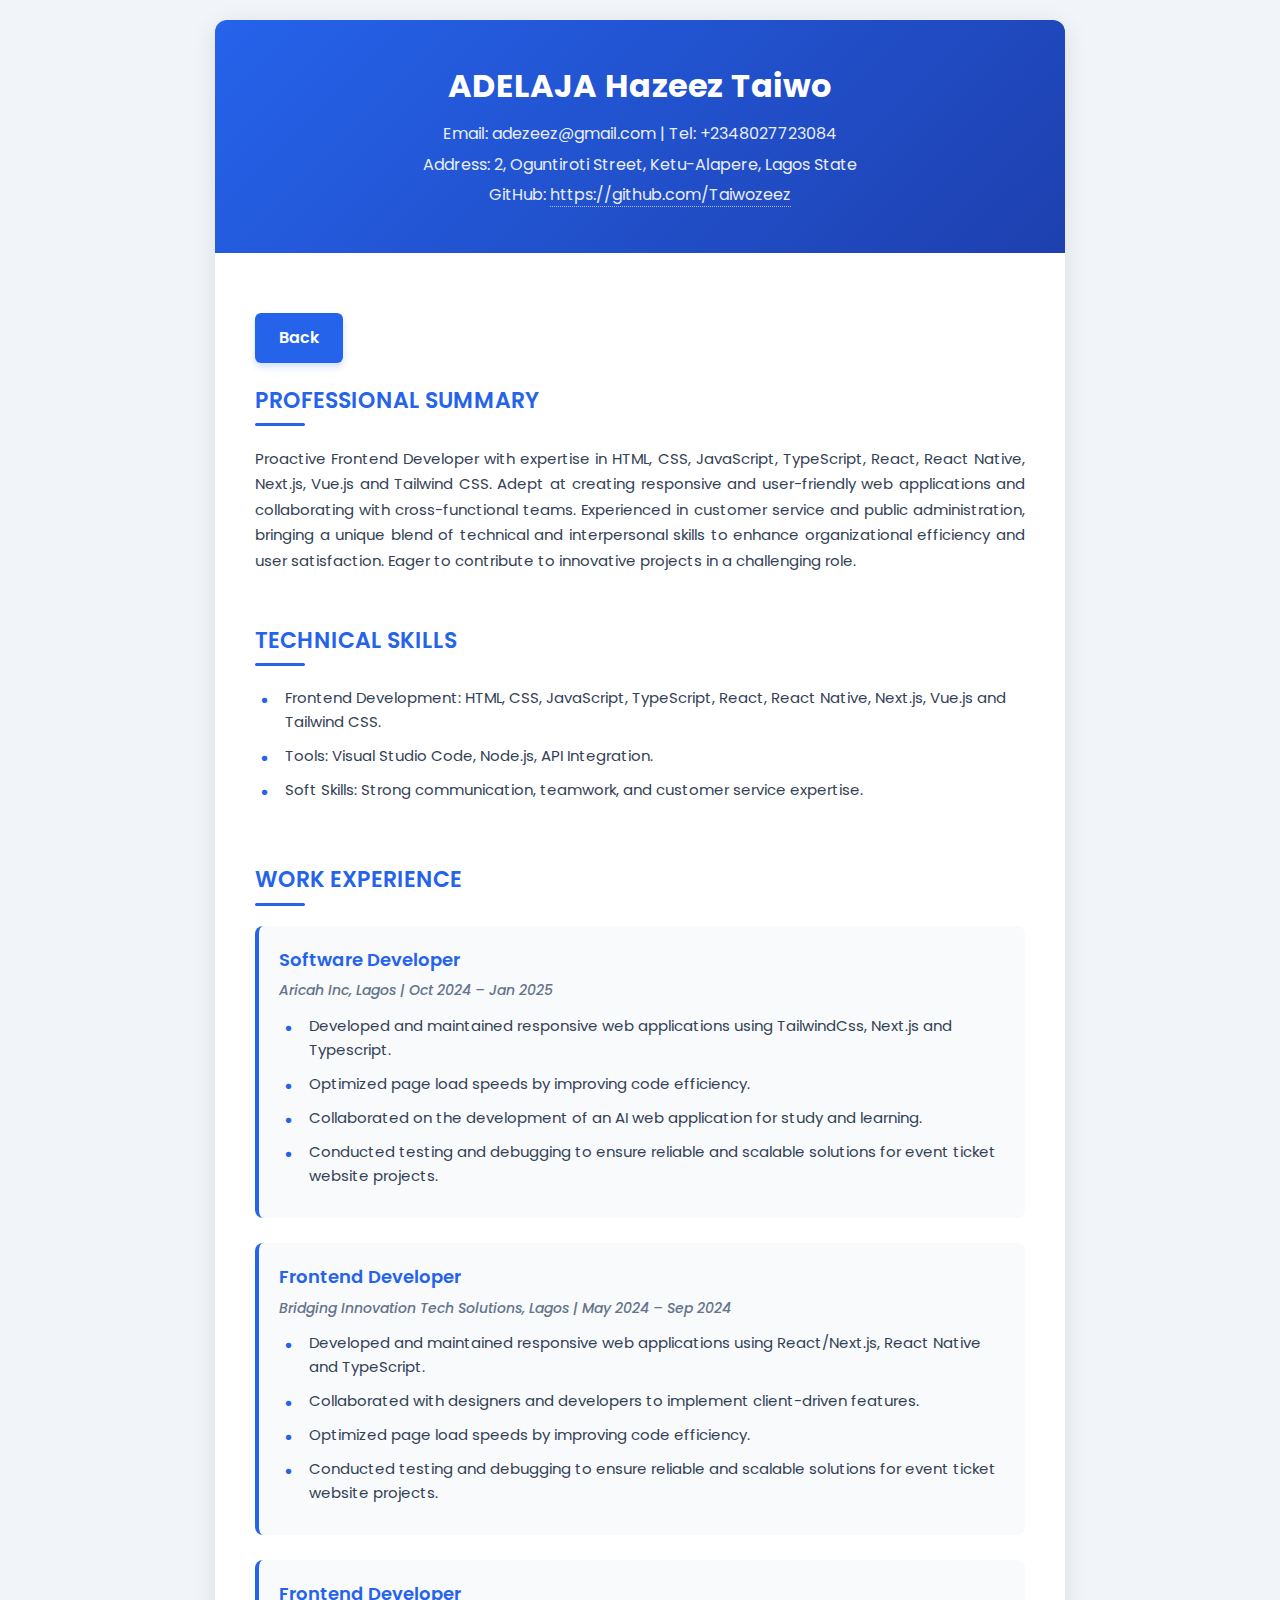
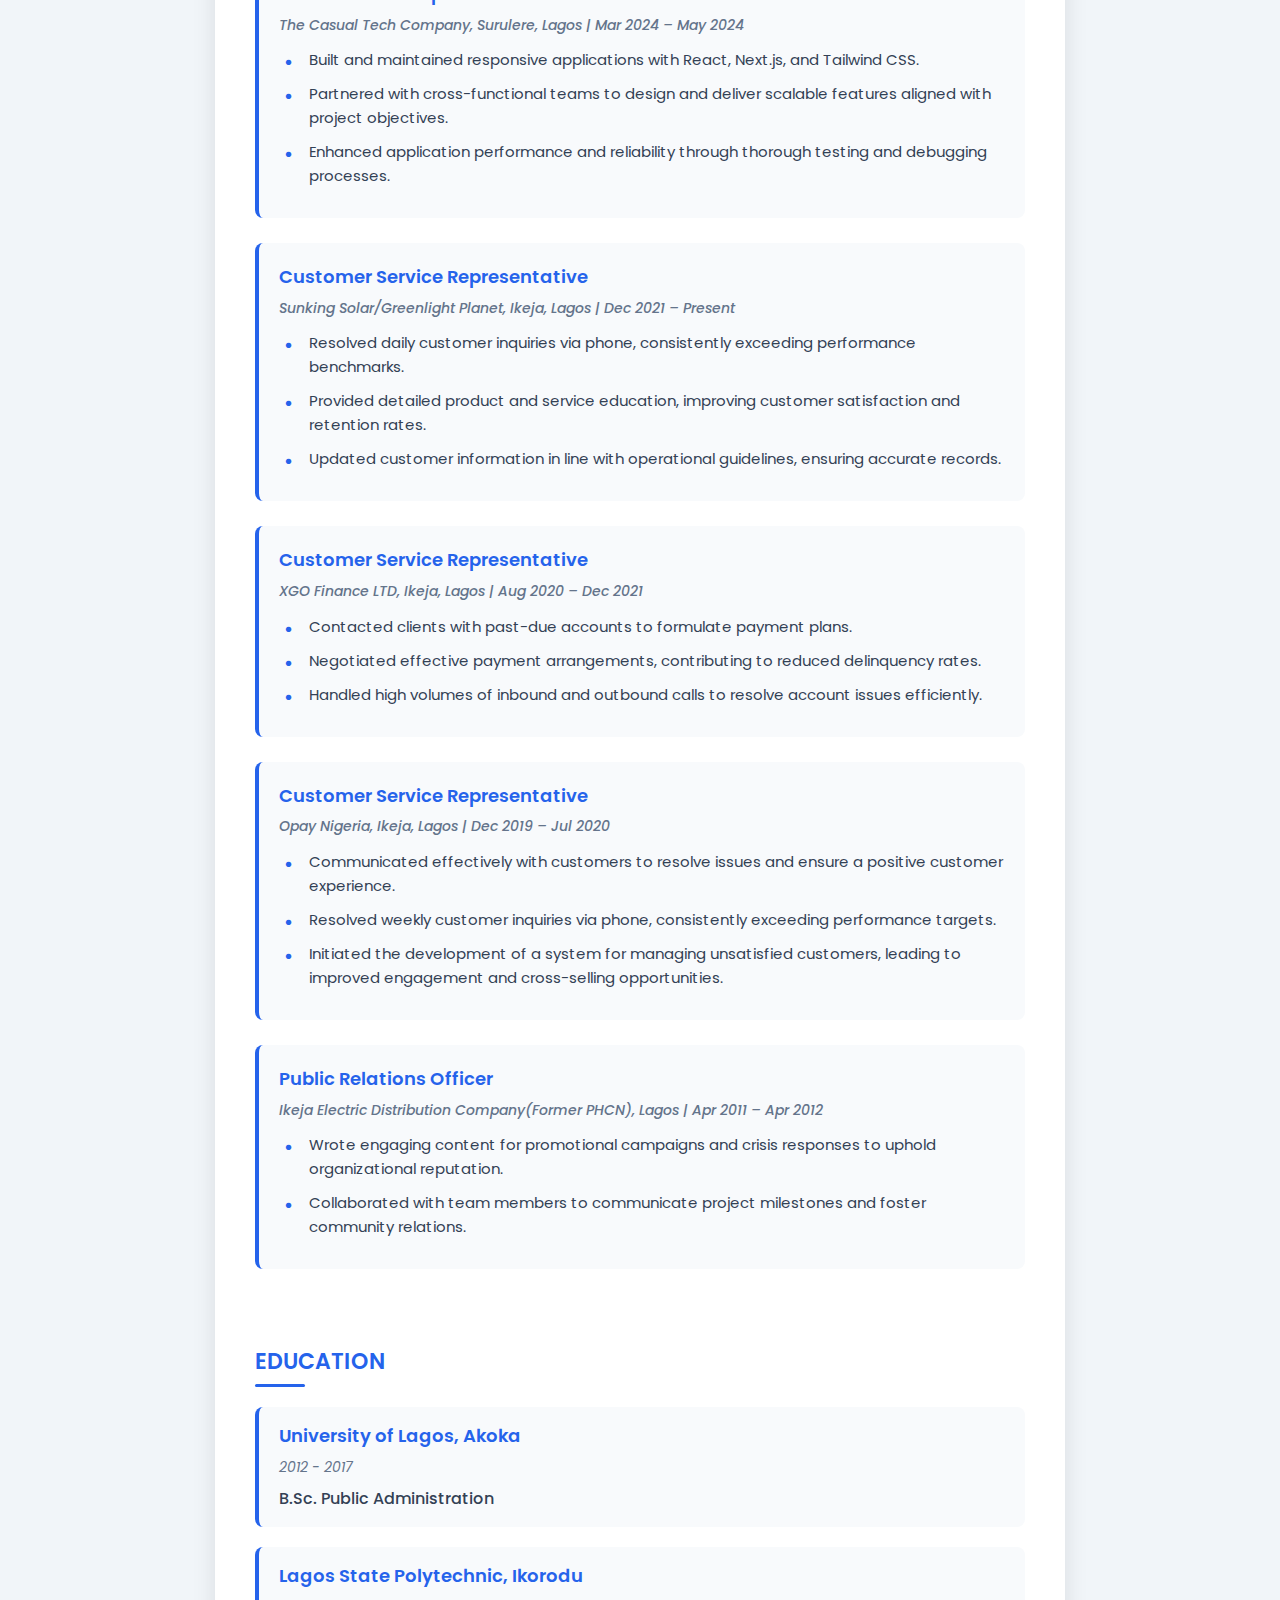
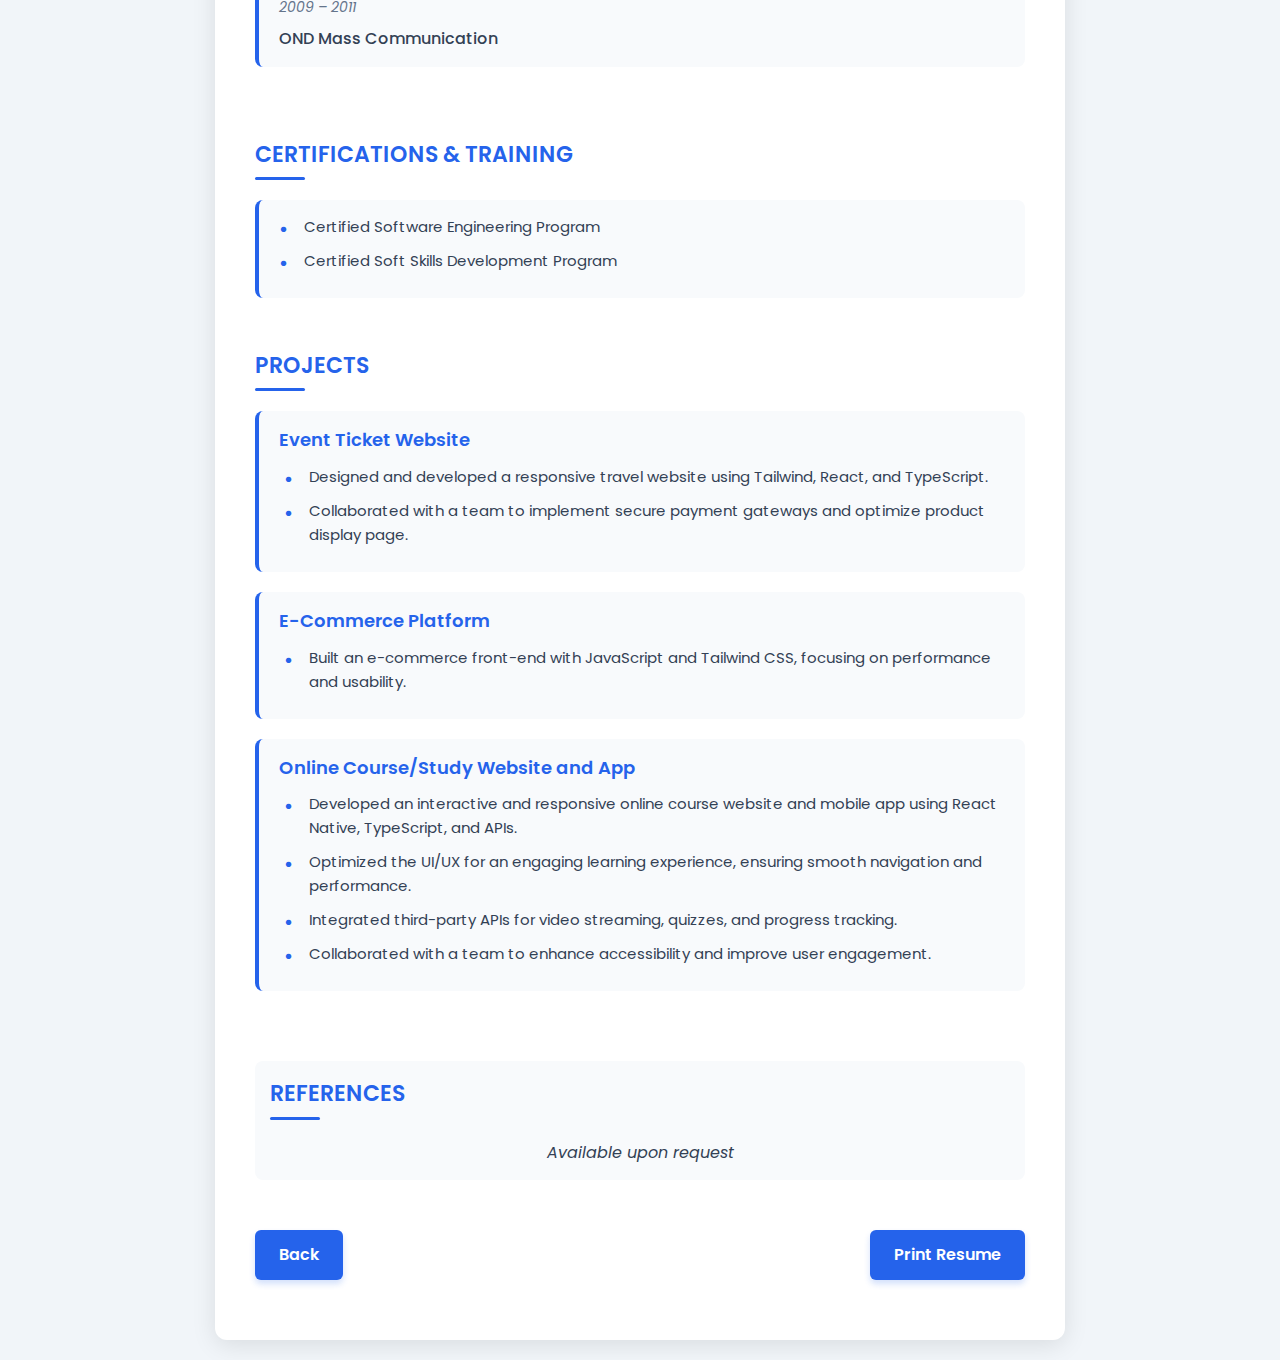
==== commit d78b8aab: "Update resume.html" ====
--- a/resume.html
+++ b/resume.html
@@ -5,7 +5,7 @@
     <meta name="viewport" content="width=device-width, initial-scale=1.0">
     <title>ADELAJA Hazeez Taiwo - Resume</title>
     <link href="https://fonts.googleapis.com/css2?family=Poppins:wght@300;400;500;600;700&display=swap" rel="stylesheet">
-    <link rel="stylesheet" href="styles.css">
+    <link rel="stylesheet" href="/assets/css/resume.css">
 </head>
 <body>
     <div class="container">
--- a/assets/css/resume.css
+++ b/assets/css/resume.css
@@ -0,0 +1,310 @@
+:root {
+    --primary-color: #2563eb;
+    --secondary-color: #1e40af;
+    --accent-color: #dbeafe;
+    --text-color: #334155;
+    --light-text: #64748b;
+    --background: #ffffff;
+    --section-bg: #f8fafc;
+    --border-color: #e2e8f0;
+}
+
+* {
+    margin: 0;
+    padding: 0;
+    box-sizing: border-box;
+}
+
+body {
+    font-family: 'Poppins', sans-serif;
+    line-height: 1.6;
+    color: var(--text-color);
+    background-color: #f1f5f9;
+    padding: 20px;
+}
+
+.container {
+    max-width: 850px;
+    margin: 0 auto;
+    background-color: var(--background);
+    box-shadow: 0 5px 25px rgba(0, 0, 0, 0.1);
+    border-radius: 12px;
+    overflow: hidden;
+    position: relative;
+}
+
+.content {
+    padding: 40px;
+}
+
+header {
+    background: linear-gradient(135deg, var(--primary-color), var(--secondary-color));
+    color: white;
+    padding: 40px;
+    text-align: center;
+    position: relative;
+}
+
+header h1 {
+    font-size: 32px;
+    font-weight: 700;
+    margin-bottom: 10px;
+    letter-spacing: 0.5px;
+}
+
+header p {
+    font-size: 16px;
+    opacity: 0.9;
+    margin-bottom: 5px;
+}
+
+header a {
+    color: white;
+    text-decoration: none;
+    border-bottom: 1px dotted rgba(255, 255, 255, 0.7);
+    transition: border-bottom 0.2s ease;
+}
+
+header a:hover {
+    border-bottom: 1px solid white;
+}
+
+.section-title {
+    display: flex;
+    align-items: center;
+    margin-bottom: 20px;
+    position: relative;
+}
+
+.section-title h2 {
+    font-size: 22px;
+    font-weight: 600;
+    color: var(--primary-color);
+    padding-bottom: 8px;
+    position: relative;
+}
+
+.section-title h2::after {
+    content: '';
+    position: absolute;
+    bottom: 0;
+    left: 0;
+    width: 50px;
+    height: 3px;
+    background-color: var(--primary-color);
+    border-radius: 2px;
+}
+
+section {
+    margin-bottom: 30px;
+    padding-bottom: 20px;
+}
+
+.profile p {
+    text-align: justify;
+    font-size: 15px;
+    line-height: 1.7;
+}
+
+ul {
+    list-style-type: none;
+    padding-left: 5px;
+}
+
+ul li {
+    margin-bottom: 10px;
+    position: relative;
+    padding-left: 25px;
+    font-size: 15px;
+}
+
+ul li::before {
+    content: '•';
+    position: absolute;
+    left: 0;
+    color: var(--primary-color);
+    font-size: 18px;
+    font-weight: bold;
+}
+
+.job {
+    margin-bottom: 25px;
+    padding: 20px;
+    background-color: var(--section-bg);
+    border-radius: 8px;
+    border-left: 4px solid var(--primary-color);
+    transition: transform 0.2s ease, box-shadow 0.2s ease;
+}
+
+.job:hover {
+    transform: translateY(-3px);
+    box-shadow: 0 5px 15px rgba(0, 0, 0, 0.05);
+}
+
+.job h3 {
+    font-size: 18px;
+    font-weight: 600;
+    color: var(--primary-color);
+    margin-bottom: 5px;
+}
+
+.job .date {
+    font-style: italic;
+    color: var(--light-text);
+    margin-bottom: 12px;
+    display: block;
+    font-size: 14px;
+    font-weight: 500;
+}
+
+.education-item {
+    margin-bottom: 20px;
+    padding: 15px 20px;
+    background-color: var(--section-bg);
+    border-radius: 8px;
+    border-left: 4px solid var(--primary-color);
+}
+
+.education-item h3 {
+    font-size: 18px;
+    font-weight: 600;
+    color: var(--primary-color);
+    margin-bottom: 5px;
+}
+
+.education-item .date {
+    font-style: italic;
+    color: var(--light-text);
+    margin-bottom: 8px;
+    display: block;
+    font-size: 14px;
+}
+
+.education-item p {
+    margin: 0;
+    font-weight: 500;
+}
+
+.project-item {
+    margin-bottom: 20px;
+    padding: 15px 20px;
+    background-color: var(--section-bg);
+    border-radius: 8px;
+    border-left: 4px solid var(--primary-color);
+    transition: transform 0.2s ease, box-shadow 0.2s ease;
+}
+
+.project-item:hover {
+    transform: translateY(-3px);
+    box-shadow: 0 5px 15px rgba(0, 0, 0, 0.05);
+}
+
+.project-item h3 {
+    font-size: 18px;
+    font-weight: 600;
+    color: var(--primary-color);
+    margin-bottom: 10px;
+}
+
+.certifications ul {
+    padding: 15px 20px;
+    background-color: var(--section-bg);
+    border-radius: 8px;
+    border-left: 4px solid var(--primary-color);
+}
+
+.references {
+    text-align: center;
+    padding: 15px;
+    background-color: var(--section-bg);
+    border-radius: 8px;
+}
+
+.references p {
+    font-style: italic;
+}
+
+.back-button {
+    display: inline-block;
+    margin: 20px 0;
+    padding: 12px 24px;
+    background-color: var(--primary-color);
+    color: white;
+    text-decoration: none;
+    border-radius: 6px;
+    font-weight: 600;
+    text-align: center;
+    transition: background-color 0.3s ease, transform 0.2s ease;
+    box-shadow: 0 4px 6px rgba(37, 99, 235, 0.2);
+}
+
+.back-button:hover {
+    background-color: var(--secondary-color);
+    transform: translateY(-2px);
+}
+
+.back-button:active {
+    transform: translateY(0);
+}
+
+.buttons-container {
+    display: flex;
+    justify-content: space-between;
+    margin-top: 30px;
+}
+
+@media print {
+    body {
+        padding: 0;
+        background-color: white;
+    }
+    
+    .container {
+        box-shadow: none;
+        max-width: 100%;
+    }
+    
+    .back-button {
+        display: none;
+    }
+}
+
+@media (max-width: 768px) {
+    .content {
+        padding: 25px;
+    }
+    
+    header {
+        padding: 30px 20px;
+    }
+    
+    header h1 {
+        font-size: 26px;
+    }
+    
+    .job, .education-item, .project-item {
+        padding: 15px;
+    }
+}
+
+@media (max-width: 480px) {
+    .content {
+        padding: 20px 15px;
+    }
+    
+    header {
+        padding: 25px 15px;
+    }
+    
+    header h1 {
+        font-size: 22px;
+    }
+    
+    .section-title h2 {
+        font-size: 20px;
+    }
+    
+    .job h3, .education-item h3, .project-item h3 {
+        font-size: 16px;
+    }
+}
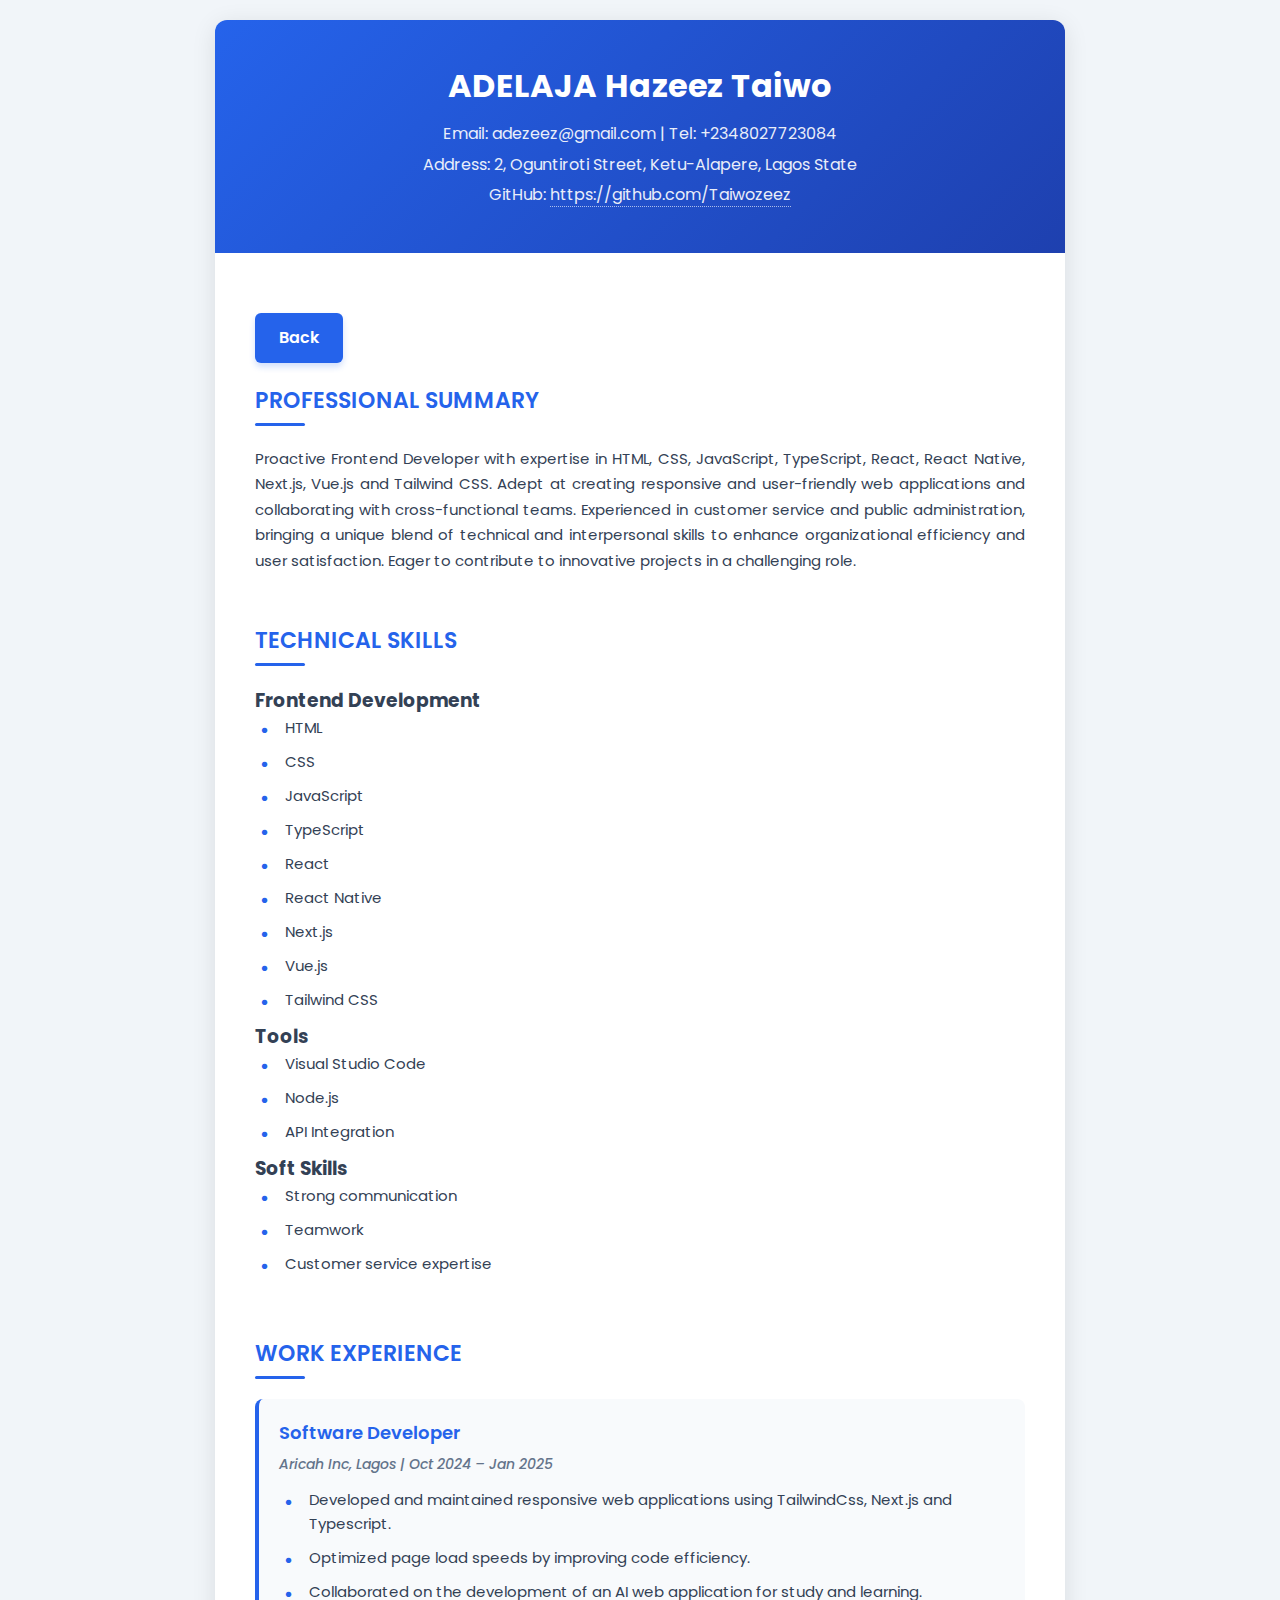
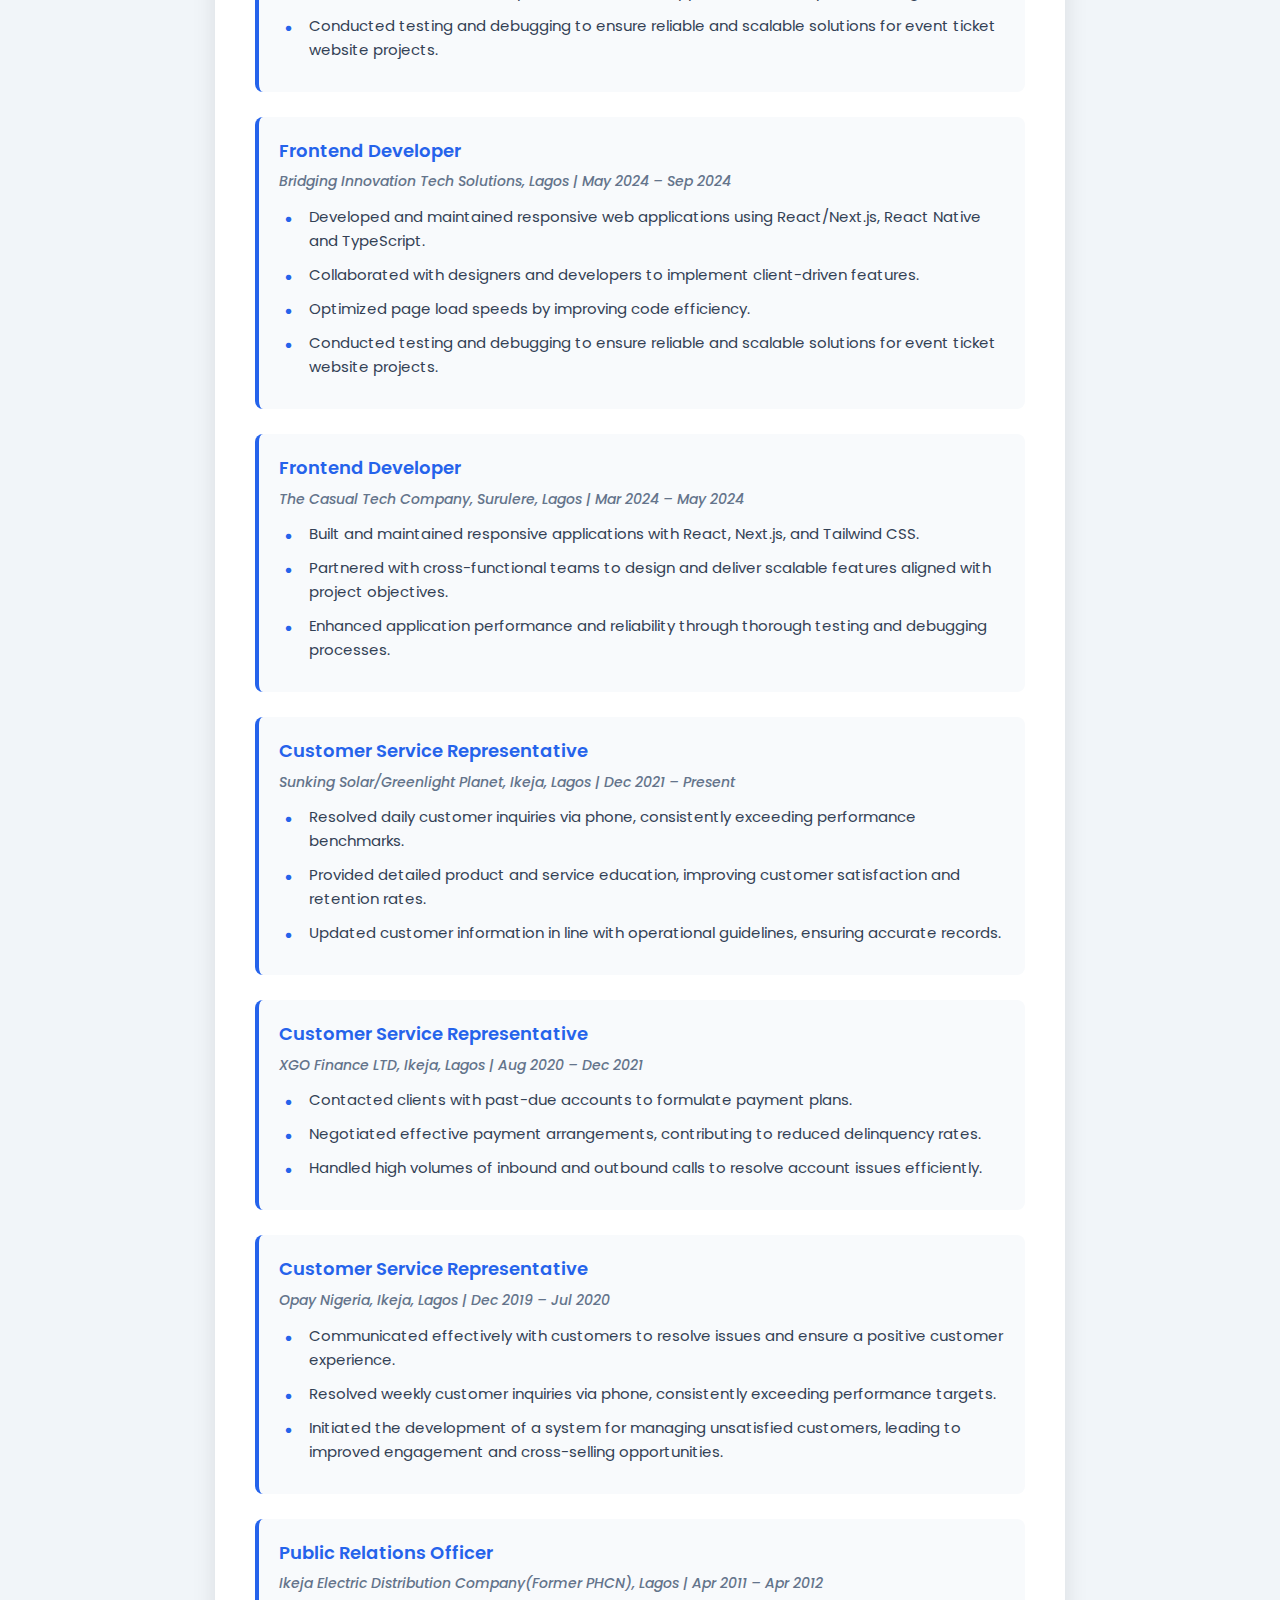
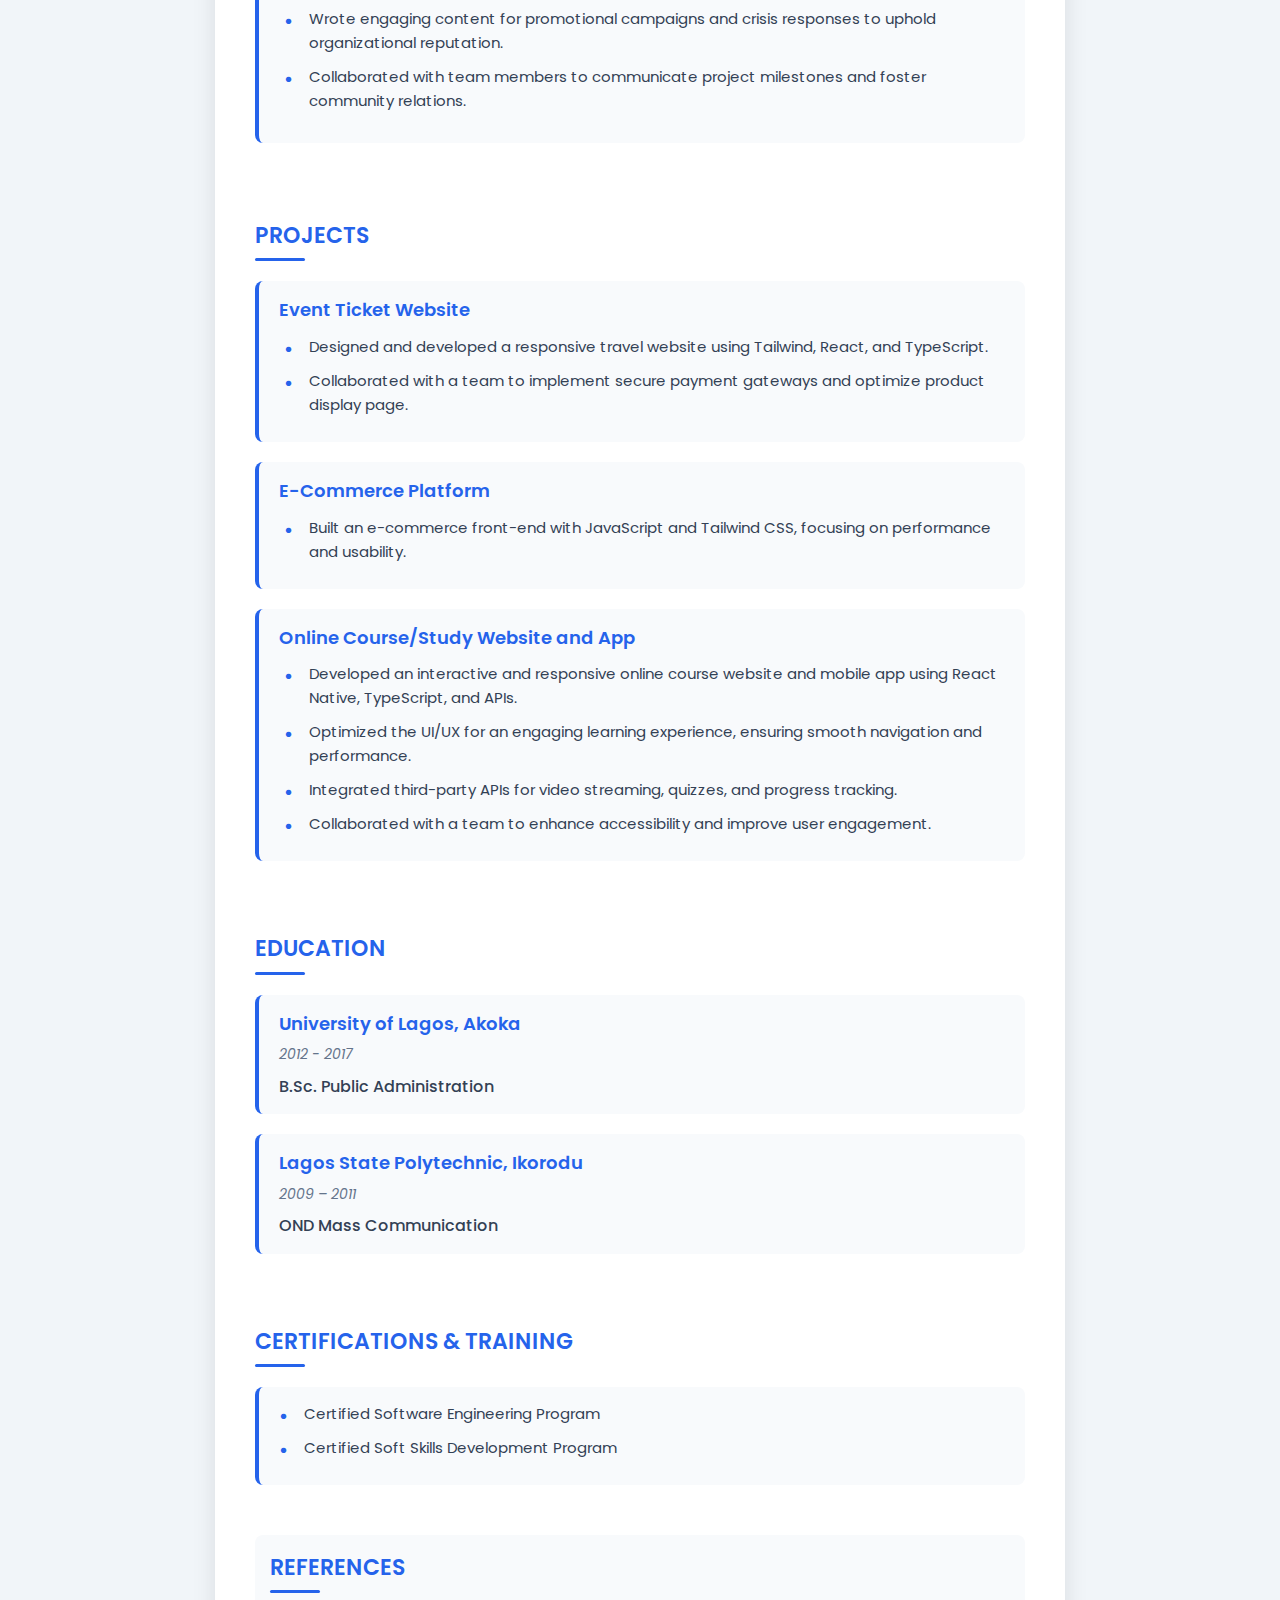
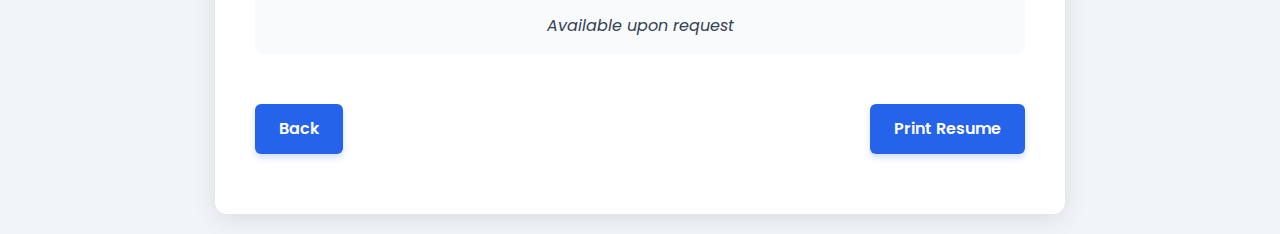
==== commit 147e514b: "Update resume.html" ====
--- a/resume.html
+++ b/resume.html
@@ -5,7 +5,7 @@
     <meta name="viewport" content="width=device-width, initial-scale=1.0">
     <title>ADELAJA Hazeez Taiwo - Resume</title>
     <link href="https://fonts.googleapis.com/css2?family=Poppins:wght@300;400;500;600;700&display=swap" rel="stylesheet">
-    <link rel="stylesheet" href="/assets/css/resume.css">
+   <link rel="stylesheet" href="/assets/css/resume.css">
 </head>
 <body>
     <div class="container">
@@ -31,11 +31,38 @@
                 <div class="section-title">
                     <h2>TECHNICAL SKILLS</h2>
                 </div>
-                <ul>
-                    <li>Frontend Development: HTML, CSS, JavaScript, TypeScript, React, React Native, Next.js, Vue.js and Tailwind CSS.</li>
-                    <li>Tools: Visual Studio Code, Node.js, API Integration.</li>
-                    <li>Soft Skills: Strong communication, teamwork, and customer service expertise.</li>
-                </ul>
+                <div class="skills-container">
+                    <div class="skills-column">
+                        <h3>Frontend Development</h3>
+                        <ul>
+                            <li>HTML</li>
+                            <li>CSS</li>
+                            <li>JavaScript</li>
+                            <li>TypeScript</li>
+                            <li>React</li>
+                            <li>React Native</li>
+                            <li>Next.js</li>
+                            <li>Vue.js</li>
+                            <li>Tailwind CSS</li>
+                        </ul>
+                    </div>
+                    <div class="skills-column">
+                        <h3>Tools</h3>
+                        <ul>
+                            <li>Visual Studio Code</li>
+                            <li>Node.js</li>
+                            <li>API Integration</li>
+                        </ul>
+                    </div>
+                    <div class="skills-column">
+                        <h3>Soft Skills</h3>
+                        <ul>
+                            <li>Strong communication</li>
+                            <li>Teamwork</li>
+                            <li>Customer service expertise</li>
+                        </ul>
+                    </div>
+                </div>
             </section>
 
             <section class="experience">
@@ -115,6 +142,37 @@
                 </div>
             </section>
 
+            <section class="projects">
+                <div class="section-title">
+                    <h2>PROJECTS</h2>
+                </div>
+                
+                <div class="project-item">
+                    <h3>Event Ticket Website</h3>
+                    <ul>
+                        <li>Designed and developed a responsive travel website using Tailwind, React, and TypeScript.</li>
+                        <li>Collaborated with a team to implement secure payment gateways and optimize product display page.</li>
+                    </ul>
+                </div>
+                
+                <div class="project-item">
+                    <h3>E-Commerce Platform</h3>
+                    <ul>
+                        <li>Built an e-commerce front-end with JavaScript and Tailwind CSS, focusing on performance and usability.</li>
+                    </ul>
+                </div>
+                
+                <div class="project-item">
+                    <h3>Online Course/Study Website and App</h3>
+                    <ul>
+                        <li>Developed an interactive and responsive online course website and mobile app using React Native, TypeScript, and APIs.</li>
+                        <li>Optimized the UI/UX for an engaging learning experience, ensuring smooth navigation and performance.</li>
+                        <li>Integrated third-party APIs for video streaming, quizzes, and progress tracking.</li>
+                        <li>Collaborated with a team to enhance accessibility and improve user engagement.</li>
+                    </ul>
+                </div>
+            </section>
+
             <section class="education">
                 <div class="section-title">
                     <h2>EDUCATION</h2>
@@ -135,41 +193,10 @@
                 <div class="section-title">
                     <h2>CERTIFICATIONS & TRAINING</h2>
                 </div>
-                <ul>
+                <ul class="cert-list">
                     <li>Certified Software Engineering Program</li>
                     <li>Certified Soft Skills Development Program</li>
                 </ul>
-            </section>
-
-            <section class="projects">
-                <div class="section-title">
-                    <h2>PROJECTS</h2>
-                </div>
-                
-                <div class="project-item">
-                    <h3>Event Ticket Website</h3>
-                    <ul>
-                        <li>Designed and developed a responsive travel website using Tailwind, React, and TypeScript.</li>
-                        <li>Collaborated with a team to implement secure payment gateways and optimize product display page.</li>
-                    </ul>
-                </div>
-                
-                <div class="project-item">
-                    <h3>E-Commerce Platform</h3>
-                    <ul>
-                        <li>Built an e-commerce front-end with JavaScript and Tailwind CSS, focusing on performance and usability.</li>
-                    </ul>
-                </div>
-                
-                <div class="project-item">
-                    <h3>Online Course/Study Website and App</h3>
-                    <ul>
-                        <li>Developed an interactive and responsive online course website and mobile app using React Native, TypeScript, and APIs.</li>
-                        <li>Optimized the UI/UX for an engaging learning experience, ensuring smooth navigation and performance.</li>
-                        <li>Integrated third-party APIs for video streaming, quizzes, and progress tracking.</li>
-                        <li>Collaborated with a team to enhance accessibility and improve user engagement.</li>
-                    </ul>
-                </div>
             </section>
 
             <section class="references">
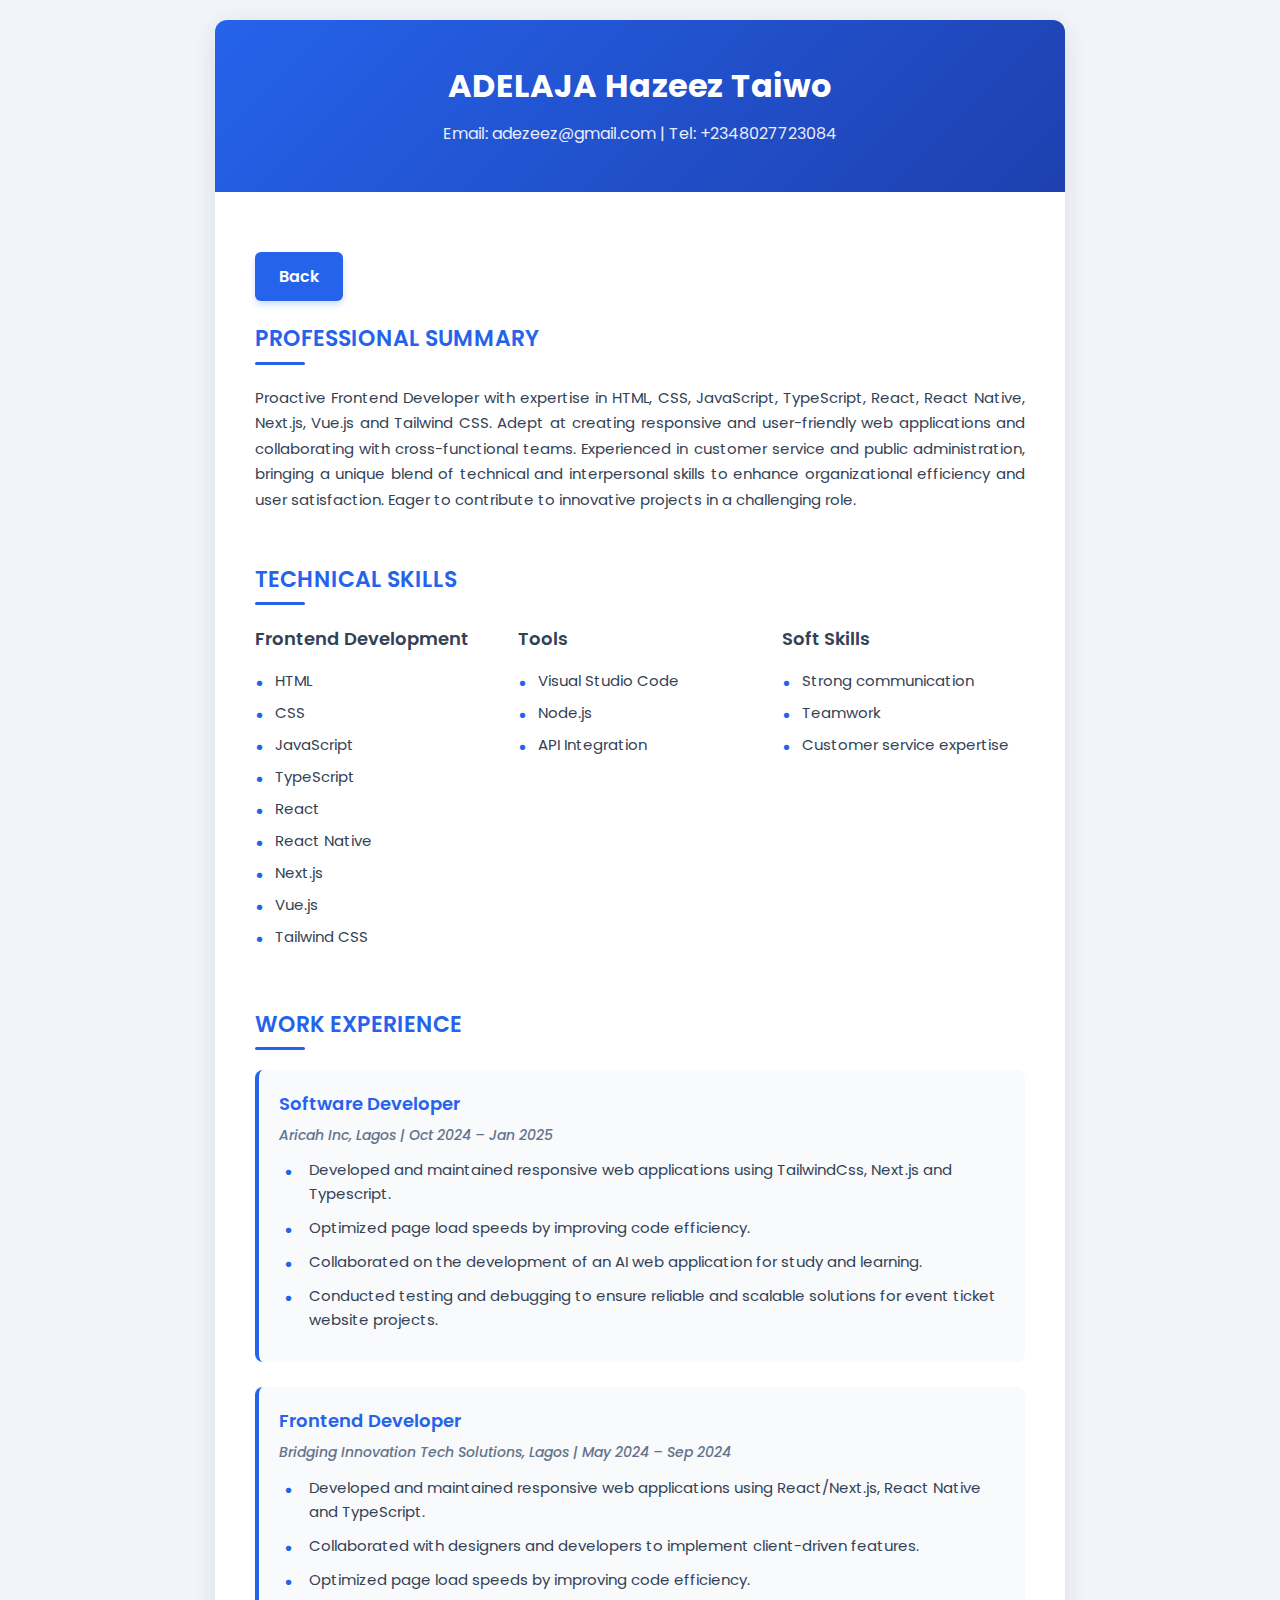
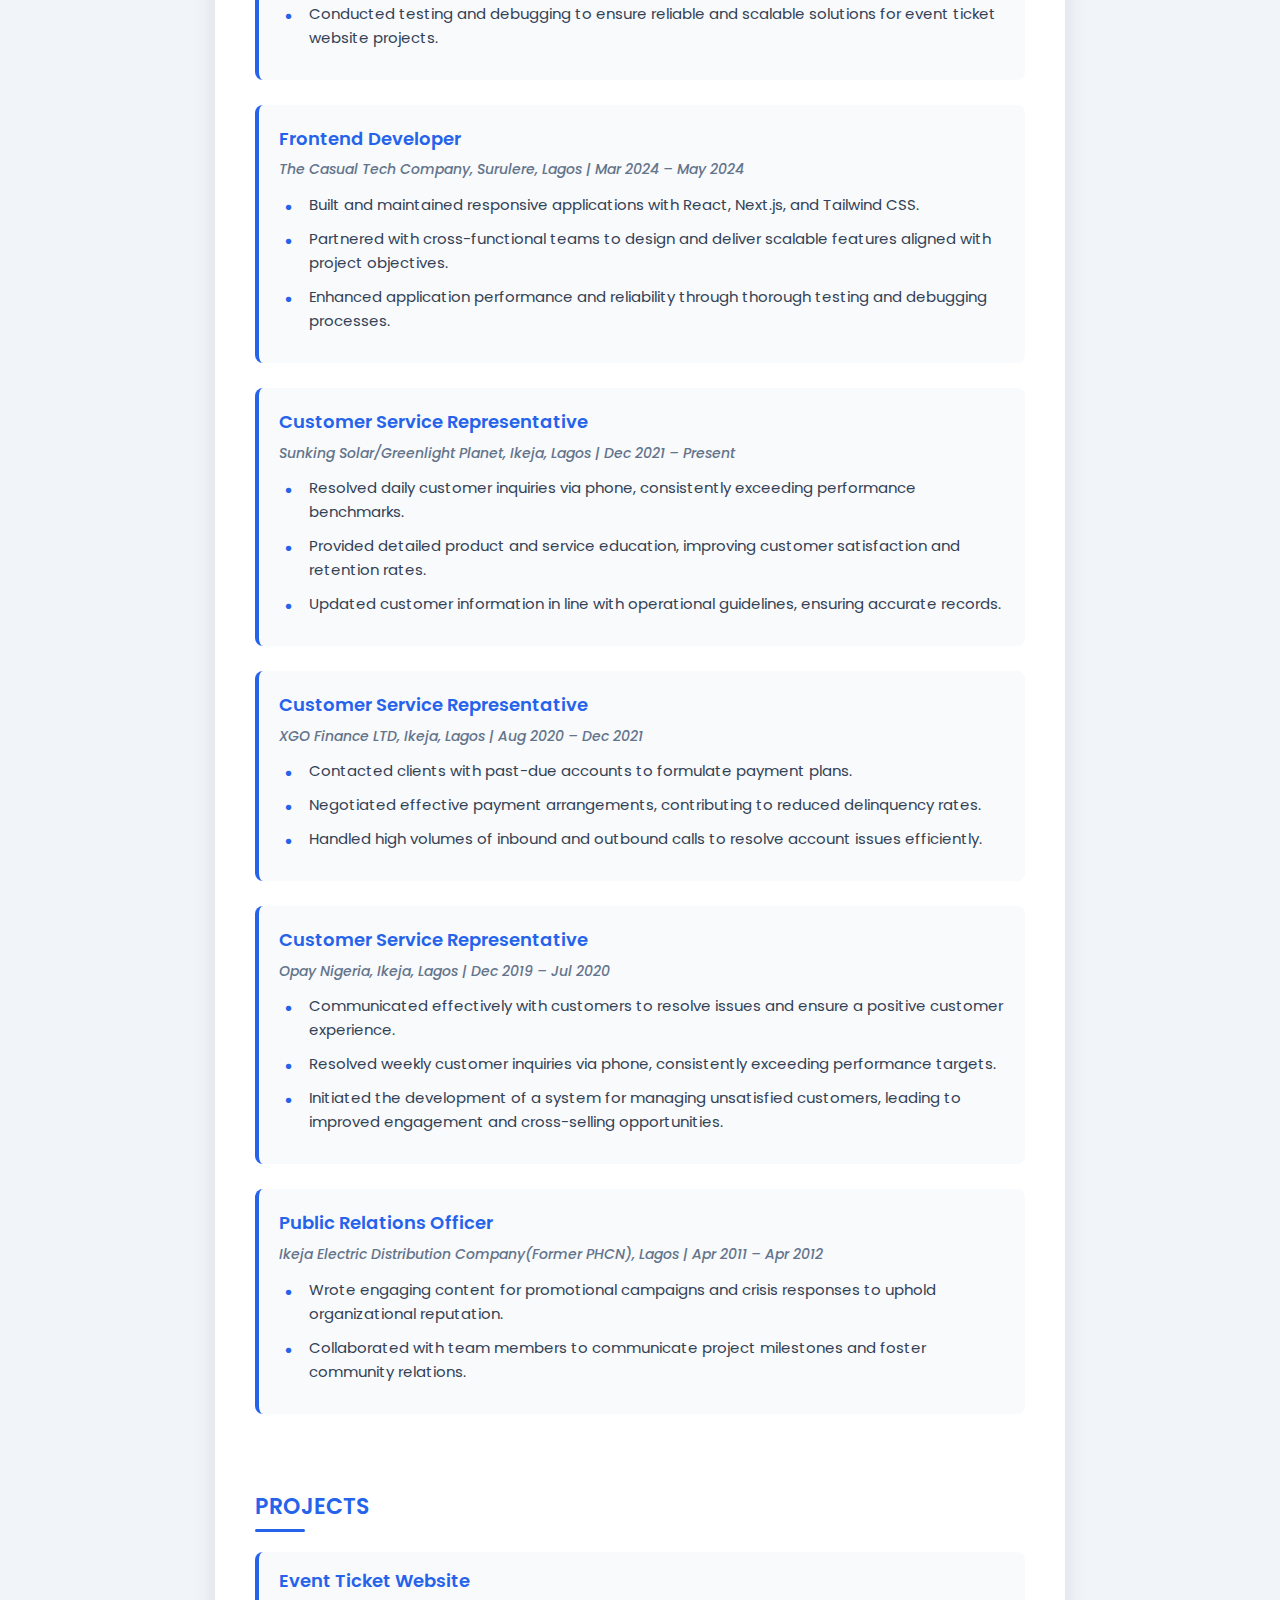
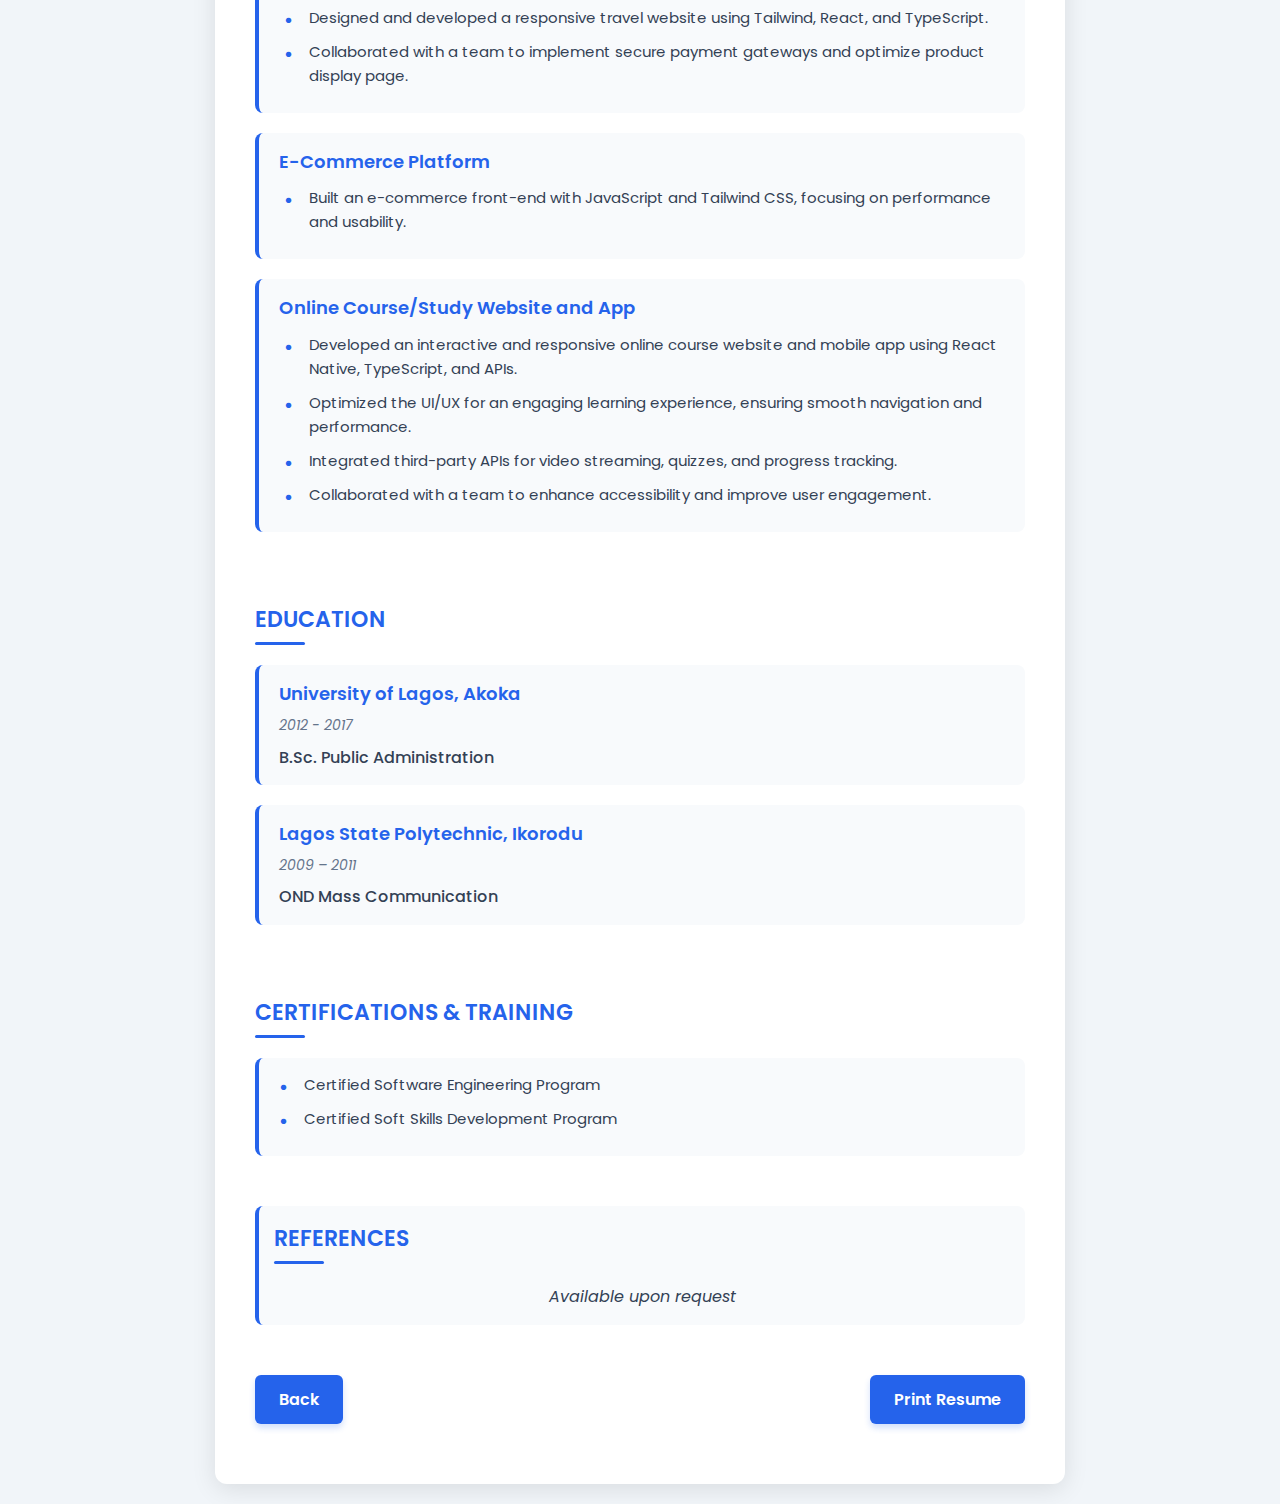
==== commit 175aed65: "Update resume.html" ====
--- a/resume.html
+++ b/resume.html
@@ -12,8 +12,8 @@
         <header>
             <h1>ADELAJA Hazeez Taiwo</h1>
             <p>Email: adezeez@gmail.com | Tel: +2348027723084</p>
-            <p>Address: 2, Oguntiroti Street, Ketu-Alapere, Lagos State</p>
-            <p>GitHub: <a href="https://github.com/Taiwozeez" target="_blank">https://github.com/Taiwozeez</a></p>
+<!--             <p>Address: 2, Oguntiroti Street, Ketu-Alapere, Lagos State</p>
+            <p>GitHub: <a href="https://github.com/Taiwozeez" target="_blank">https://github.com/Taiwozeez</a></p> -->
         </header>
 
         <div class="content">
--- a/assets/css/resume.css
+++ b/assets/css/resume.css
@@ -127,6 +127,47 @@
     font-weight: bold;
 }
 
+/* Skills Section */
+.skills-container {
+    display: flex;
+    flex-wrap: wrap;
+    gap: 20px;
+    margin-top: 15px;
+}
+
+.skills-column {
+    flex: 1;
+    min-width: 200px;
+}
+
+.skills-column h3 {
+    font-size: 18px;
+    font-weight: 600;
+    color: var(--text-color);
+    margin-bottom: 15px;
+}
+
+.skills-column ul {
+    padding-left: 0;
+}
+
+.skills-column ul li {
+    margin-bottom: 8px;
+    position: relative;
+    padding-left: 20px;
+    font-size: 15px;
+}
+
+.skills-column ul li::before {
+    content: '•';
+    position: absolute;
+    left: 0;
+    color: var(--primary-color);
+    font-size: 18px;
+    font-weight: bold;
+}
+
+/* Job Section */
 .job {
     margin-bottom: 25px;
     padding: 20px;
@@ -157,12 +198,19 @@
     font-weight: 500;
 }
 
+/* Education Section */
 .education-item {
     margin-bottom: 20px;
     padding: 15px 20px;
     background-color: var(--section-bg);
     border-radius: 8px;
     border-left: 4px solid var(--primary-color);
+    transition: transform 0.2s ease, box-shadow 0.2s ease;
+}
+
+.education-item:hover {
+    transform: translateY(-3px);
+    box-shadow: 0 5px 15px rgba(0, 0, 0, 0.05);
 }
 
 .education-item h3 {
@@ -185,6 +233,7 @@
     font-weight: 500;
 }
 
+/* Projects Section */
 .project-item {
     margin-bottom: 20px;
     padding: 15px 20px;
@@ -206,24 +255,40 @@
     margin-bottom: 10px;
 }
 
-.certifications ul {
+/* Certifications Section */
+.cert-list {
     padding: 15px 20px;
     background-color: var(--section-bg);
     border-radius: 8px;
     border-left: 4px solid var(--primary-color);
-}
-
+    transition: transform 0.2s ease, box-shadow 0.2s ease;
+}
+
+.cert-list:hover {
+    transform: translateY(-3px);
+    box-shadow: 0 5px 15px rgba(0, 0, 0, 0.05);
+}
+
+/* References Section */
 .references {
     text-align: center;
     padding: 15px;
     background-color: var(--section-bg);
     border-radius: 8px;
+    border-left: 4px solid var(--primary-color);
+    transition: transform 0.2s ease, box-shadow 0.2s ease;
+}
+
+.references:hover {
+    transform: translateY(-3px);
+    box-shadow: 0 5px 15px rgba(0, 0, 0, 0.05);
 }
 
 .references p {
     font-style: italic;
 }
 
+/* Buttons */
 .back-button {
     display: inline-block;
     margin: 20px 0;
@@ -253,6 +318,7 @@
     margin-top: 30px;
 }
 
+/* Print Styles */
 @media print {
     body {
         padding: 0;
@@ -262,13 +328,35 @@
     .container {
         box-shadow: none;
         max-width: 100%;
-    }
-    
-    .back-button {
+        border-radius: 0;
+    }
+    
+    .back-button, .buttons-container {
         display: none;
     }
-}
-
+    
+    header {
+        background: var(--primary-color);
+        -webkit-print-color-adjust: exact;
+        print-color-adjust: exact;
+    }
+    
+    .job, .education-item, .project-item, .cert-list, .references {
+        break-inside: avoid;
+        page-break-inside: avoid;
+    }
+    
+    .section-title {
+        break-after: avoid;
+        page-break-after: avoid;
+    }
+    
+    .content {
+        padding: 20px;
+    }
+}
+
+/* Responsive Styles */
 @media (max-width: 768px) {
     .content {
         padding: 25px;
@@ -285,6 +373,30 @@
     .job, .education-item, .project-item {
         padding: 15px;
     }
+    
+    .skills-container {
+        gap: 15px;
+    }
+}
+
+@media (max-width: 650px) {
+    .skills-container {
+        flex-direction: column;
+    }
+    
+    .skills-column {
+        width: 100%;
+    }
+    
+    .buttons-container {
+        flex-direction: column;
+        gap: 10px;
+    }
+    
+    .back-button {
+        width: 100%;
+        margin: 5px 0;
+    }
 }
 
 @media (max-width: 480px) {
@@ -307,4 +419,8 @@
     .job h3, .education-item h3, .project-item h3 {
         font-size: 16px;
     }
-}
+    
+    .skills-column h3 {
+        font-size: 16px;
+    }
+}
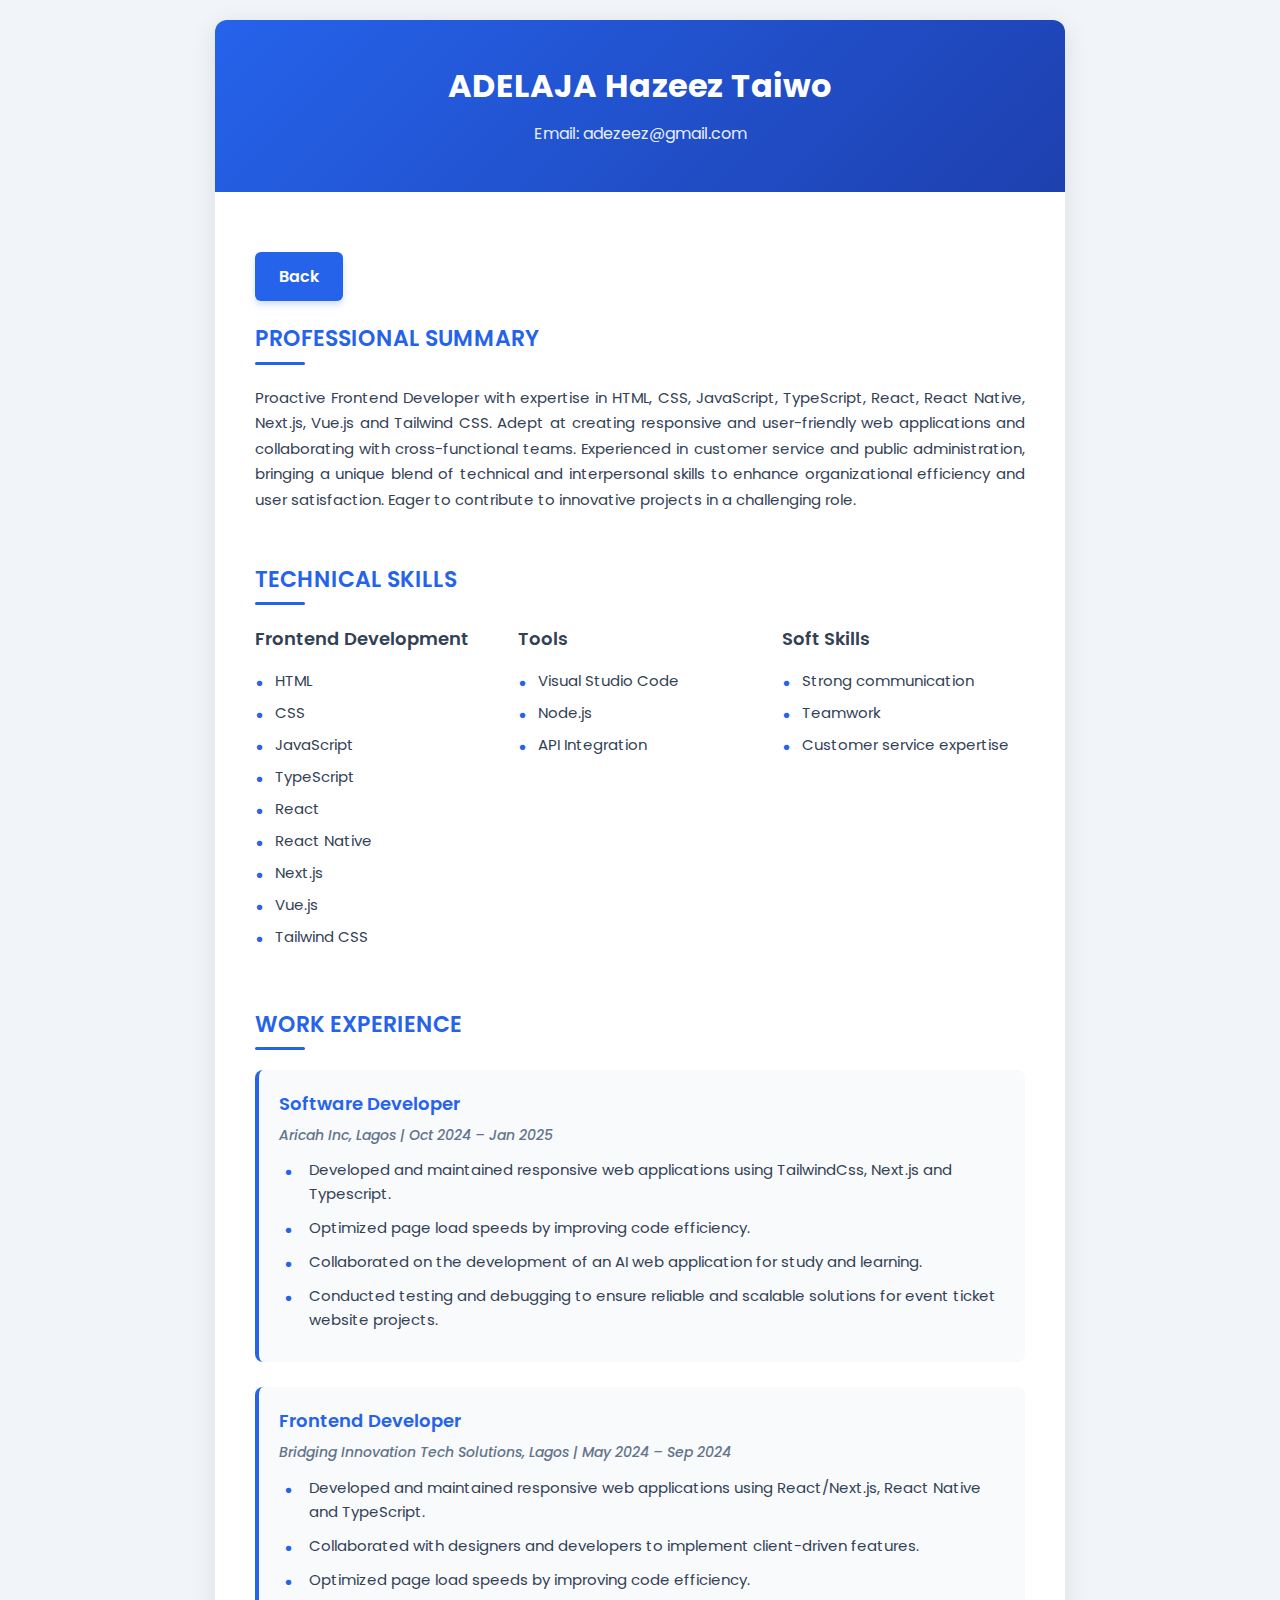
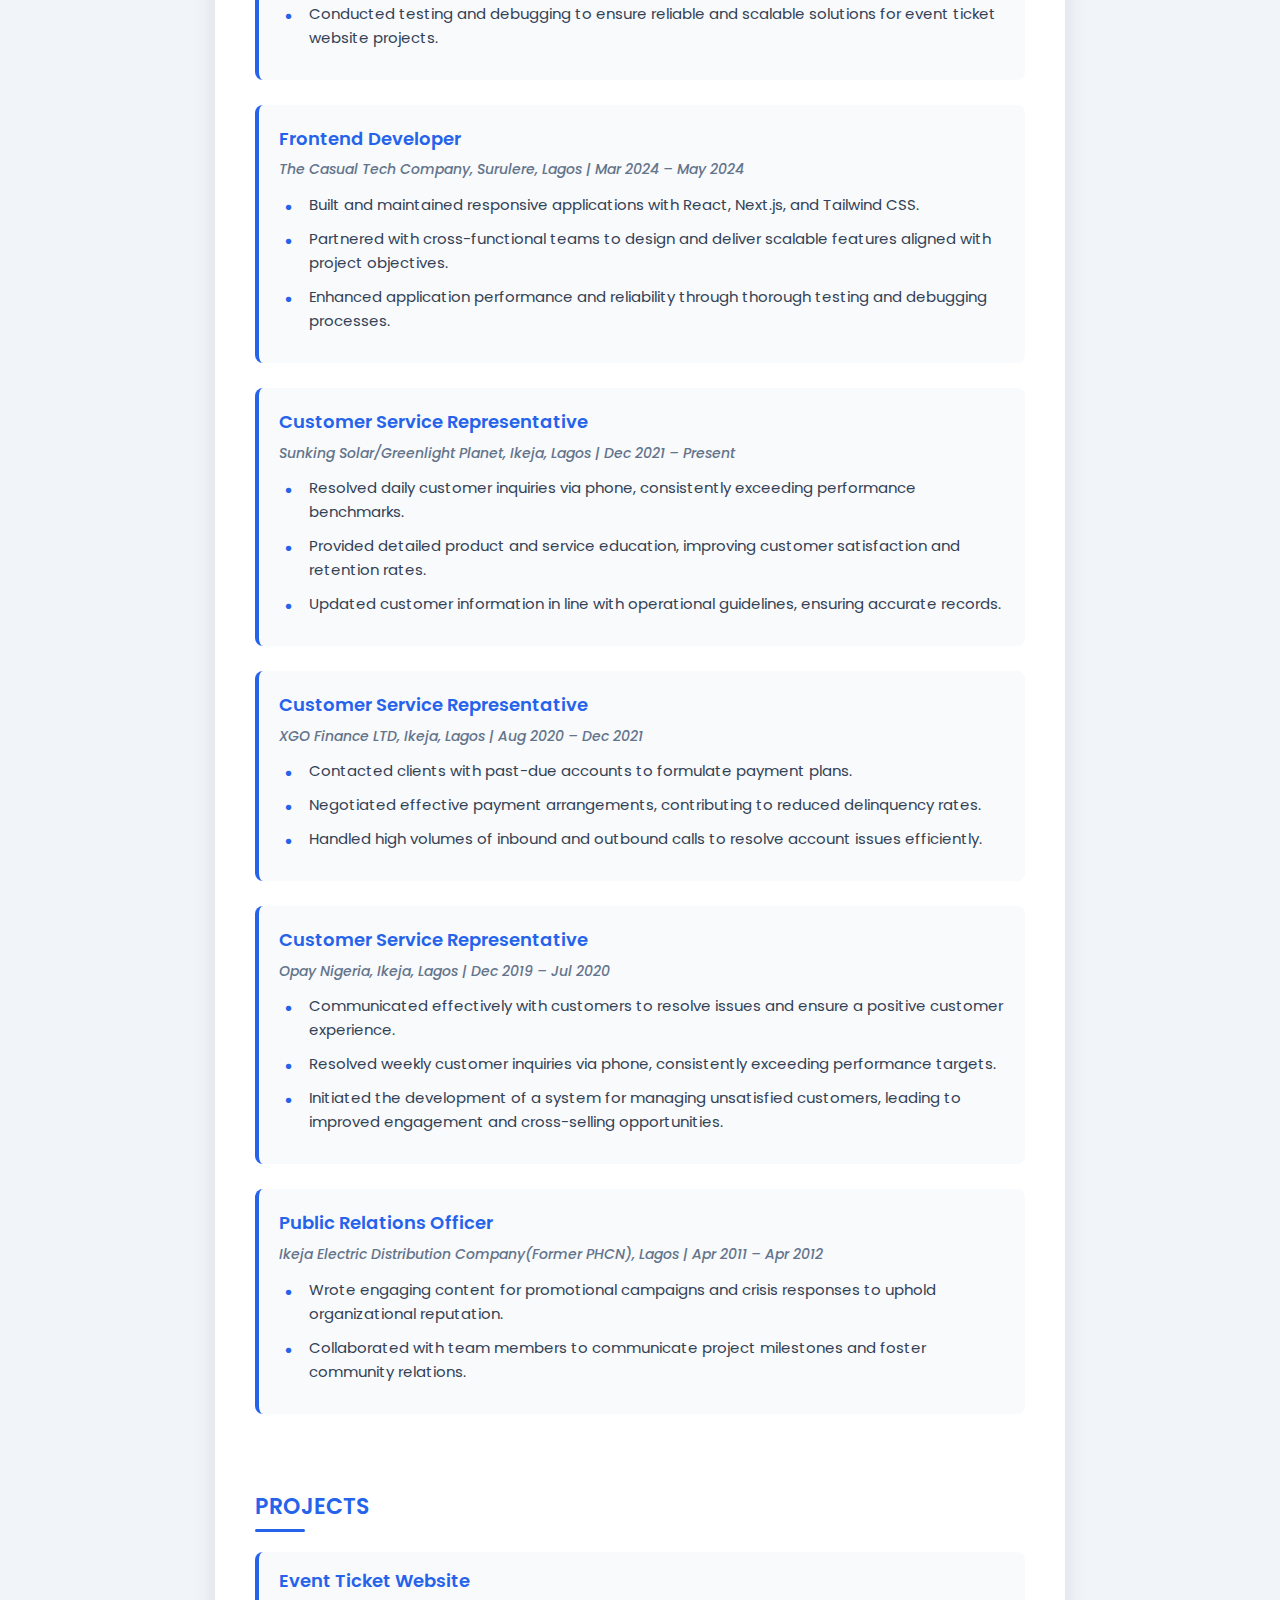
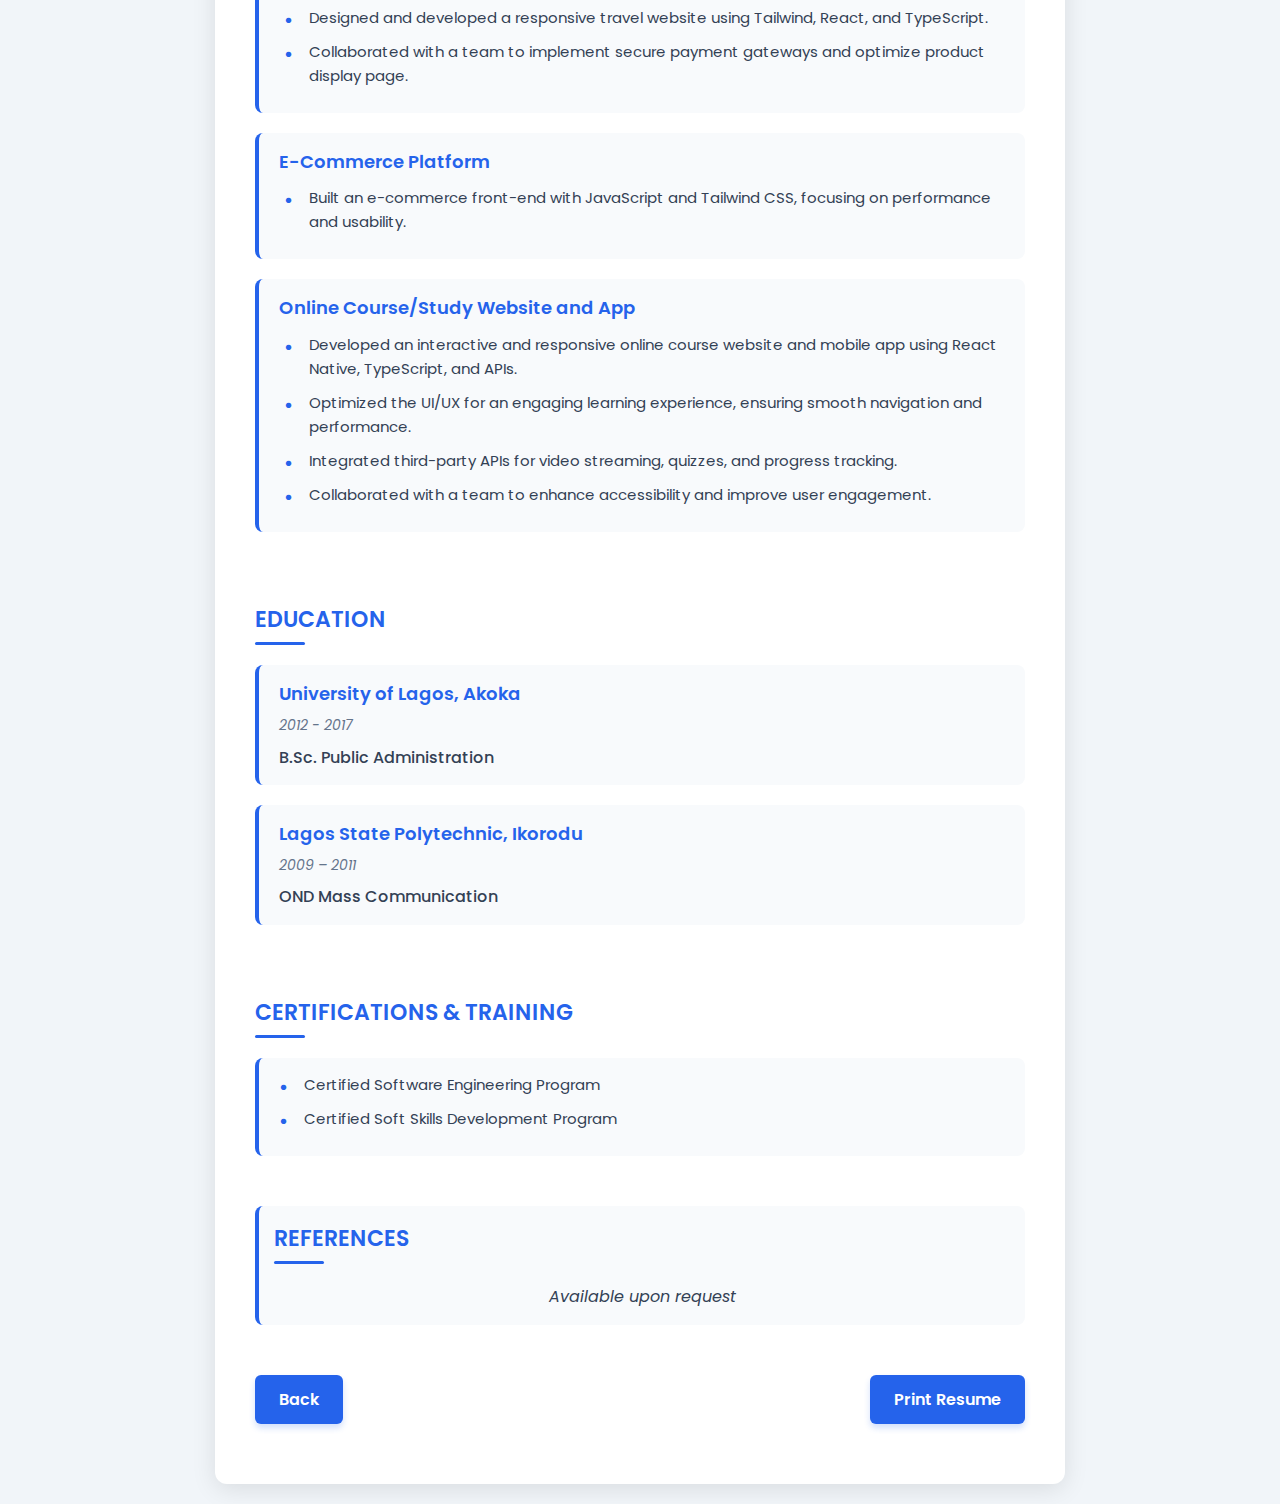
==== commit 18a39ba6: "Update resume.html" ====
--- a/resume.html
+++ b/resume.html
@@ -11,7 +11,7 @@
     <div class="container">
         <header>
             <h1>ADELAJA Hazeez Taiwo</h1>
-            <p>Email: adezeez@gmail.com | Tel: +2348027723084</p>
+            <p>Email: adezeez@gmail.com</p>
 <!--             <p>Address: 2, Oguntiroti Street, Ketu-Alapere, Lagos State</p>
             <p>GitHub: <a href="https://github.com/Taiwozeez" target="_blank">https://github.com/Taiwozeez</a></p> -->
         </header>
